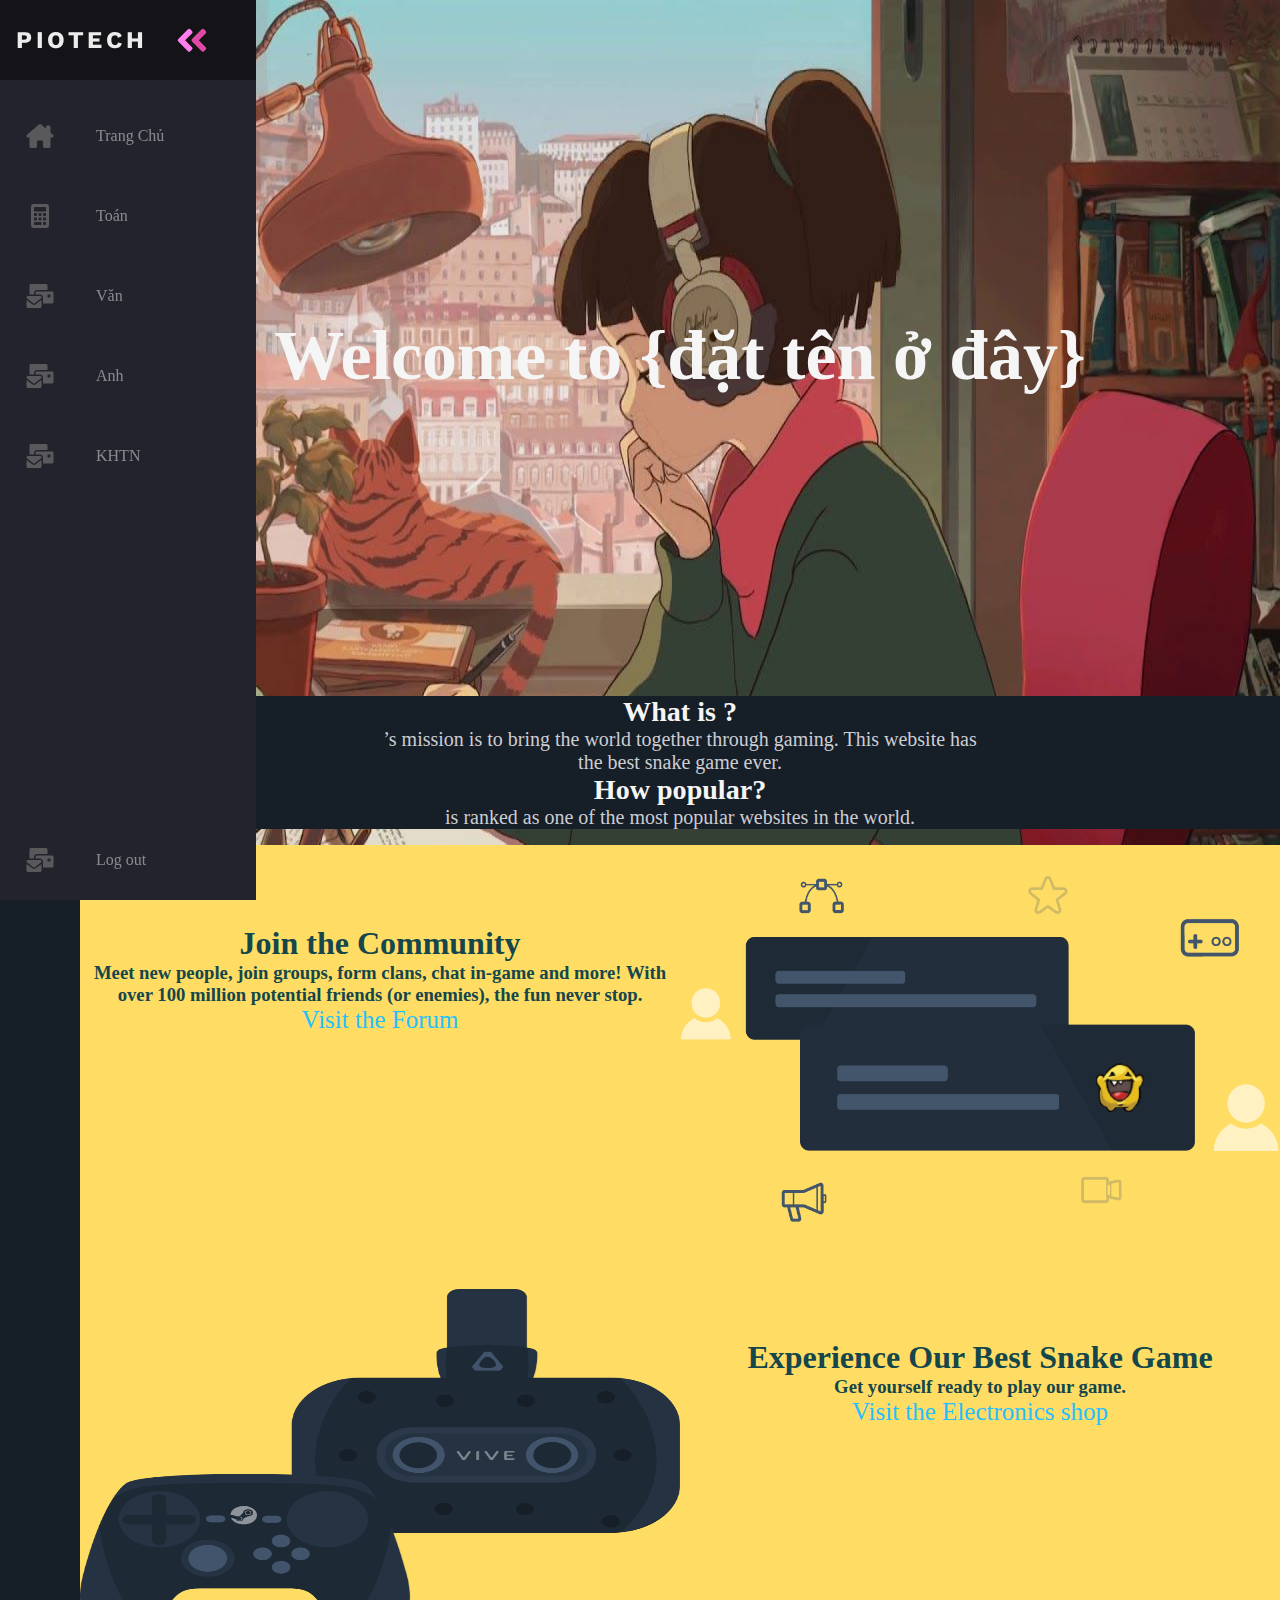
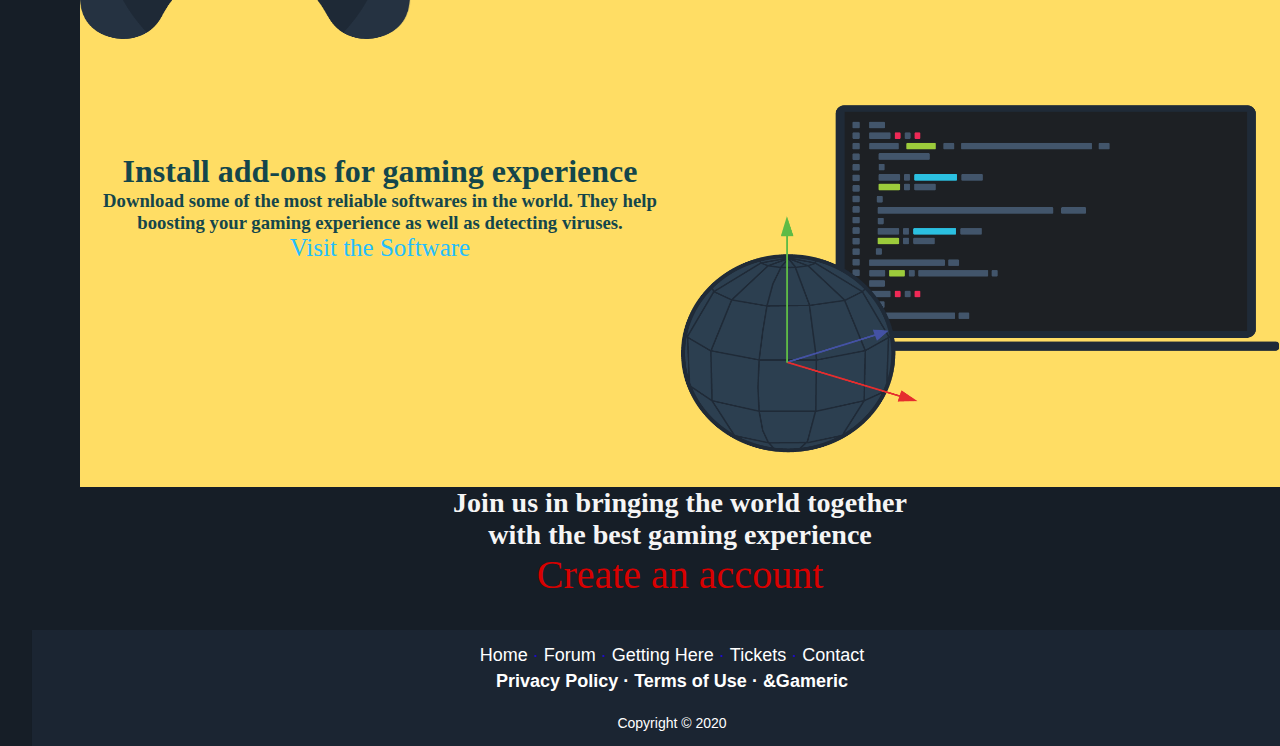
==== html/index.html @ 6e7aaae8 "aa" ====
<!DOCTYPE html>
<html lang="en">
  <head>
    <meta charset="UTF-8" />
    <meta name="viewport" content="width=device-width, initial-scale=1.0" />
    <title>Trang chủ</title>
    <link rel="icon" href="../img/PioTech.png ">
    <link rel="stylesheet" href="../css/style.css" />
    <link rel="stylesheet" href="../css/register.css" />
    <link rel="stylesheet" href="../css/login.css" />
    <link rel="stylesheet" href="../css/home_style.css">
    <link rel="stylesheet" href="../css/navigation_style.css">
    <link rel="stylesheet" href="../css/leaderboard.css">
    <link rel="stylesheet" href="../css/help_style.css">

    <link rel="preconnect" href="https://fonts.googleapis.com">
<link rel="preconnect" href="https://fonts.gstatic.com" crossorigin>
<link href="https://fonts.googleapis.com/css2?family=Work+Sans:wght@700&display=swap" rel="stylesheet">
  </head>
  <body>
    <nav class="navbar">
      <ul class="navbar-nav">
        <li class="logo">
          <a href="#" class="nav-link">
            <span class="link-text logo-text">PioTech</span>
            <svg
              aria-hidden="true"
              focusable="false"
              data-prefix="fad"
              data-icon="angle-double-right"
              role="img"
              xmlns="http://www.w3.org/2000/svg"
              viewBox="0 0 448 512"
              class="svg-inline--fa fa-angle-double-right fa-w-14 fa-5x"
            >
              <g class="fa-group">
                <path
                  fill="currentColor"
                  d="M224 273L88.37 409a23.78 23.78 0 0 1-33.8 0L32 386.36a23.94 23.94 0 0 1 0-33.89l96.13-96.37L32 159.73a23.94 23.94 0 0 1 0-33.89l22.44-22.79a23.78 23.78 0 0 1 33.8 0L223.88 239a23.94 23.94 0 0 1 .1 34z"
                  class="fa-secondary"
                ></path>
                <path
                  fill="currentColor"
                  d="M415.89 273L280.34 409a23.77 23.77 0 0 1-33.79 0L224 386.26a23.94 23.94 0 0 1 0-33.89L320.11 256l-96-96.47a23.94 23.94 0 0 1 0-33.89l22.52-22.59a23.77 23.77 0 0 1 33.79 0L416 239a24 24 0 0 1-.11 34z"
                  class="fa-primary"
                ></path>
              </g>
            </svg>
          </a>
        </li>
  
        <li class="nav-item">
          <a href="#" id="_home" class="nav-link">
            <svg xmlns="http://www.w3.org/2000/svg" width="24" height="24" viewBox="0 0 576 512"><path class="fa-secondary" fill="currentColor" d="M511.8 287.6L512.5 447.7C512.5 450.5 512.3 453.1 512 455.8V472C512 494.1 494.1 512 472 512H456C454.9 512 453.8 511.1 452.7 511.9C451.3 511.1 449.9 512 448.5 512H392C369.9 512 352 494.1 352 472V384C352 366.3 337.7 352 320 352H256C238.3 352 224 366.3 224 384V472C224 494.1 206.1 512 184 512H128.1C126.6 512 125.1 511.9 123.6 511.8C122.4 511.9 121.2 512 120 512H104C81.91 512 64 494.1 64 472V360C64 359.1 64.03 358.1 64.09 357.2V287.6H32.05C14.02 287.6 0 273.5 0 255.5C0 246.5 3.004 238.5 10.01 231.5L266.4 8.016C273.4 1.002 281.4 0 288.4 0C295.4 0 303.4 2.004 309.5 7.014L416 100.7V64C416 46.33 430.3 32 448 32H480C497.7 32 512 46.33 512 64V185L564.8 231.5C572.8 238.5 576.9 246.5 575.8 255.5C575.8 273.5 560.8 287.6 543.8 287.6L511.8 287.6z"/></svg>
            <span class="link-text">Trang Chủ</span>
          </a>
        </li>

        <li class="nav-item">
          <a href="#" id="_leaderboard" class="nav-link">
            <svg xmlns="http://www.w3.org/2000/svg"width="24" height="24"  viewBox="0 0 384 512"><!--! Font Awesome Pro 6.1.2 by @fontawesome - https://fontawesome.com License - https://fontawesome.com/license (Commercial License) Copyright 2022 Fonticons, Inc. --><path class="fa-secondary" fill="currentColor" d="M336 0h-288C22.38 0 0 22.38 0 48v416C0 489.6 22.38 512 48 512h288c25.62 0 48-22.38 48-48v-416C384 22.38 361.6 0 336 0zM64 208C64 199.2 71.2 192 80 192h32C120.8 192 128 199.2 128 208v32C128 248.8 120.8 256 112 256h-32C71.2 256 64 248.8 64 240V208zM64 304C64 295.2 71.2 288 80 288h32C120.8 288 128 295.2 128 304v32C128 344.8 120.8 352 112 352h-32C71.2 352 64 344.8 64 336V304zM224 432c0 8.801-7.199 16-16 16h-128C71.2 448 64 440.8 64 432v-32C64 391.2 71.2 384 80 384h128c8.801 0 16 7.199 16 16V432zM224 336c0 8.801-7.199 16-16 16h-32C167.2 352 160 344.8 160 336v-32C160 295.2 167.2 288 176 288h32C216.8 288 224 295.2 224 304V336zM224 240C224 248.8 216.8 256 208 256h-32C167.2 256 160 248.8 160 240v-32C160 199.2 167.2 192 176 192h32C216.8 192 224 199.2 224 208V240zM320 432c0 8.801-7.199 16-16 16h-32c-8.799 0-16-7.199-16-16v-32c0-8.801 7.201-16 16-16h32c8.801 0 16 7.199 16 16V432zM320 336c0 8.801-7.199 16-16 16h-32c-8.799 0-16-7.199-16-16v-32C256 295.2 263.2 288 272 288h32C312.8 288 320 295.2 320 304V336zM320 240C320 248.8 312.8 256 304 256h-32C263.2 256 256 248.8 256 240v-32C256 199.2 263.2 192 272 192h32C312.8 192 320 199.2 320 208V240zM320 144C320 152.8 312.8 160 304 160h-224C71.2 160 64 152.8 64 144v-64C64 71.2 71.2 64 80 64h224C312.8 64 320 71.2 320 80V144z"/></svg>
            <span class="link-text">Toán</span>
          </a>
        </li>
  
        <li class="nav-item">
          <a href="#" id="_help" class="nav-link">
            <svg xmlns="http://www.w3.org/2000/svg" width="24" height="24" viewBox="0 0 640 512"><path class="fa-secondary" fill="currentColor" d="M191.9 448.6c-9.766 0-19.48-2.969-27.78-8.891L32 340.2V480c0 17.62 14.38 32 32 32h256c17.62 0 32-14.38 32-32v-139.8L220.2 439.5C211.7 445.6 201.8 448.6 191.9 448.6zM192 192c0-35.25 28.75-64 64-64h224V32c0-17.62-14.38-32-32-32H128C110.4 0 96 14.38 96 32v192h96V192zM320 256H64C46.38 256 32 270.4 32 288v12.18l151 113.8c5.25 3.719 12.7 3.734 18.27-.25L352 300.2V288C352 270.4 337.6 256 320 256zM576 160H256C238.4 160 224 174.4 224 192v32h96c33.25 0 60.63 25.38 63.75 57.88L384 416h192c17.62 0 32-14.38 32-32V192C608 174.4 593.6 160 576 160zM544 288h-64V224h64V288z"/></svg>
            <span class="link-text">Văn</span>
          </a>
        </li>

        <li class="nav-item">
          <a href="#" id="_help" class="nav-link">
            <svg xmlns="http://www.w3.org/2000/svg" width="24" height="24" viewBox="0 0 640 512"><path class="fa-secondary" fill="currentColor" d="M191.9 448.6c-9.766 0-19.48-2.969-27.78-8.891L32 340.2V480c0 17.62 14.38 32 32 32h256c17.62 0 32-14.38 32-32v-139.8L220.2 439.5C211.7 445.6 201.8 448.6 191.9 448.6zM192 192c0-35.25 28.75-64 64-64h224V32c0-17.62-14.38-32-32-32H128C110.4 0 96 14.38 96 32v192h96V192zM320 256H64C46.38 256 32 270.4 32 288v12.18l151 113.8c5.25 3.719 12.7 3.734 18.27-.25L352 300.2V288C352 270.4 337.6 256 320 256zM576 160H256C238.4 160 224 174.4 224 192v32h96c33.25 0 60.63 25.38 63.75 57.88L384 416h192c17.62 0 32-14.38 32-32V192C608 174.4 593.6 160 576 160zM544 288h-64V224h64V288z"/></svg>
            <span class="link-text">Anh</span>
          </a>
        </li>

        <li class="nav-item">
          <a href="#" id="_help" class="nav-link">
            <svg xmlns="http://www.w3.org/2000/svg" width="24" height="24" viewBox="0 0 640 512"><path class="fa-secondary" fill="currentColor" d="M191.9 448.6c-9.766 0-19.48-2.969-27.78-8.891L32 340.2V480c0 17.62 14.38 32 32 32h256c17.62 0 32-14.38 32-32v-139.8L220.2 439.5C211.7 445.6 201.8 448.6 191.9 448.6zM192 192c0-35.25 28.75-64 64-64h224V32c0-17.62-14.38-32-32-32H128C110.4 0 96 14.38 96 32v192h96V192zM320 256H64C46.38 256 32 270.4 32 288v12.18l151 113.8c5.25 3.719 12.7 3.734 18.27-.25L352 300.2V288C352 270.4 337.6 256 320 256zM576 160H256C238.4 160 224 174.4 224 192v32h96c33.25 0 60.63 25.38 63.75 57.88L384 416h192c17.62 0 32-14.38 32-32V192C608 174.4 593.6 160 576 160zM544 288h-64V224h64V288z"/></svg>
            <span class="link-text">KHTN</span>
          </a>
        </li>

        <li class="nav-item">
          <p id="logOutButton" class="nav-link">
            <svg xmlns="http://www.w3.org/2000/svg" width="24" height="24" viewBox="0 0 640 512"><path class="fa-secondary" fill="currentColor" d="M191.9 448.6c-9.766 0-19.48-2.969-27.78-8.891L32 340.2V480c0 17.62 14.38 32 32 32h256c17.62 0 32-14.38 32-32v-139.8L220.2 439.5C211.7 445.6 201.8 448.6 191.9 448.6zM192 192c0-35.25 28.75-64 64-64h224V32c0-17.62-14.38-32-32-32H128C110.4 0 96 14.38 96 32v192h96V192zM320 256H64C46.38 256 32 270.4 32 288v12.18l151 113.8c5.25 3.719 12.7 3.734 18.27-.25L352 300.2V288C352 270.4 337.6 256 320 256zM576 160H256C238.4 160 224 174.4 224 192v32h96c33.25 0 60.63 25.38 63.75 57.88L384 416h192c17.62 0 32-14.38 32-32V192C608 174.4 593.6 160 576 160zM544 288h-64V224h64V288z"/></svg>
            <span class="link-text">Log out</span>
          </p>
        </li>
      </ul>
    </nav>

    <div id="app">

    </div>
    <p style="color: white; font-size: 44px;"></p>
    <script src="../js/components.js"></script>
    <script src="../js/view.js"></script>
  </body>
</html>
---- css/style.css ----
/* cái gì dùng chung thì để ở đây */
* {
  margin: 0;
  padding: 0px;
  box-sizing: border-box;
}

.input-wrapper input {
  border: 1px solid #bdbdbd;
  outline: none;
  padding: 10px 15px;
  border-radius: 5px;
  width: 100%;
}

.input-wrapper {
  margin-bottom: 10px;
}

.btn {
  cursor: pointer;
  padding: 10px 20px;
  color: #ffffff;
  background-color: #1f6ac4;
  border-radius: 5px;
}

.error{
  color: red;
}

.cursor-pointer{
  cursor: pointer;
}

.form-action span{
  font-size: 25px;
}
canvas{
  border: 1px solid white
}
.test{
  flex-direction: column;
}
---- css/register.css ----
.register-container{
    height: 100vh;
    background-image: url(../img/bg1.jpg);
    background-size: cover;
    display: flex;
    justify-content: flex-end;
}

.register-container .aside-right{
    height: 100vh;
    background-color: #ffffff;
    width: 30%;
    animation: fadeIn 1.5s ;
    opacity: 0.8;
}

.register-container .aside-right .header h3{
    font-size: 40px;
    font-family: Arial, Helvetica, sans-serif;
    color: #615f5f;
    text-align: center;
    margin-top: 50px;
}

.register-container .input-name-wrapper{
    display: flex;
    justify-content: space-between;
}


.register-container .input-name-wrapper .input-wrapper{
    width: 48%;
}


#register-form{
    padding: 20px;
}


.register-container .aside-right .form-action{
    display: flex;
    justify-content: space-between;
    align-items: center;
}
@keyframes fadeIn {
    from{ margin-top: -500px;
        opacity: 0;

    }
    to{
        margin-bottom: 0;
        opacity: 0.8;
    }
}
---- css/login.css ----
.login-container{
    height: 100vh;
    background-image: url(../img/bg1.jpg);
    background-size: cover;
    display: flex;
    justify-content: flex-end;
}

.login-container .aside-right{
    height: 100vh;
    background-color: #ffffff;
    width: 30%;
    animation: fadeIn 1.5s;
    opacity: 0.8;
}

.login-container .aside-right .header h3{
    font-size: 40px;
    font-family: Arial, Helvetica, sans-serif;
    color: #615f5f;
    text-align: center;
    margin-top: 50px;
}

#login-form{
    padding: 20px;
}


.login-container .aside-right .form-action{
    display: flex;
    justify-content: space-between;
    align-items: center;
}
@keyframes fadeIn {
    from{ margin-top: -500px;
        opacity: 0;

    }
    to{
        margin-bottom: 0;
        
    }
}
---- css/home_style.css ----
body{
    background-image: url(../img/homepage-bg.jpg);
    background-repeat: no-repeat;
    background-color: rgb(22, 30, 39) ;
    background-size: 100% 100%;
    height: 100vh;
    position: sticky;
}

body::after{
    position:absolute; width:0; height:0; overflow:hidden; z-index:-1; 
    content:url(../img/homepage-bg.jpg);   
 }
.welcome{
    font-size: 35px;
    text-align: center;
    margin-top: 300px;
    margin-bottom: 300px;
    color: whitesmoke;
    animation: fadeIn_welcome 4s;
}
@keyframes fadeIn_welcome{
    from{
        opacity: 0;
        font-size: 60px;
    }
    to{
        opacity: 1;
    }
}
.introduction{
    background-color: rgb(22, 30, 39);
    margin: 0px -20px;
    color: whitesmoke; 
    font-size: 24px;
    margin-bottom: 16px;
    text-align: center;
}
.about{
    display: flex;
    background-color:#ffdd64;
    margin: 0px -16px 0px -16px;
    padding-left: 5px;
    padding: 30px 0px;
}
.about_text{
    width: 50%;
    color: #14464b;
    text-align: center;
    padding-top: 50px;
}
.about_image{
    width: 50%;
}
.login{
    padding: 0px 350px;
}
.special{
    background-color: rgb(138, 81, 81,0);
    font-size: 40px; color: rgb(216, 0, 0); text-decoration: none;
    transition: 600ms;
    border-radius: 10px;
}
.special:hover{
    color: white;
    background-color:  rgb(36,191,255);
    
}
.footer-basic-centered {
    background-color: rgb(27,37,50);
    box-shadow: 0 1px 1px 0 rgba(0, 0, 0, 0.12);
    box-sizing: border-box;
    width: 100%;
    text-align: center;
    font: normal 18px sans-serif;
    padding: 15px;
}

.footer-basic-centered .footer-company-motto {
    color: #FFFFFF;
    font-size: 24px;
    margin: 0;
}

.footer-basic-centered .footer-company-name {
    color: #FFFFFF;
    font-size: 14px;
    margin: 0;
}

.footer-basic-centered .footer-links {
    list-style: none;
    font-weight: bold;
    color: #ffffff;
    padding: 5px 0 23px;
    margin: 0;
}

.footer-basic-centered .footer-links a {
    display: inline-block;
    text-decoration: none;
    color: inherit;
}

.footer-links1 a {
    display: inline-block;
    text-decoration: none !important;
    color: #FFFFFF !important;
}
@media (max-width: 600px) {
    .footer-basic-centered {
        padding: 35px;
    }
    .footer-basic-centered .footer-company-motto {
        font-size: 18px;
    }
    .footer-basic-centered .footer-company-name {
        font-size: 12px;
    }
    .footer-basic-centered .footer-links {
        font-size: 12px;
        padding: 5px 0 20px;
    }
    .footer-links1 {
        font-size: 14px;
        padding: 5px 0 20px;
    }
    .footer-links1 a {
        display: inline-block;
        text-decoration: none;
        color: inherit;
    }
    .footer-basic-centered .footer-links a {
        line-height: 1.8;
    }
}
footer{
    margin-left: 32px;
}
---- css/navigation_style.css ----
:root {
    font-size: 16px;
    font-family: 'Open Sans';
    --text-primary: #b6b6b6;
    --text-secondary: #ececec;
    --bg-primary: #23232e;
    --bg-secondary: #141418;
    --transition-speed: 600ms;
  }
  
  body {
    color: rgb(30, 11, 202);
    background-color: rgb(22, 30, 39);
    margin: 0;
    padding: 0;
  }
  
  body::-webkit-scrollbar {
    width: 0px; 
  }
  
  body::-webkit-scrollbar-track {
    background: #1e1e24;
  }
  
  body::-webkit-scrollbar-thumb {
    background: rgb(102, 73, 184,0);
  }
  nav::-webkit-scrollbar{
    width: 0px;
  }
  main {
    margin-left: 80px;
    padding: 16px;
  }
  
  .navbar {
    position: fixed;
    background-color: var(--bg-primary);
    transition: width 600ms ease;
    overflow: scroll;
  }
  
  .navbar-nav {
    list-style: none;
    padding: 0;
    margin: 0;
    display: flex;
    flex-direction: column;
    align-items: center;
    height: 100%;
  }
  
  .nav-item {
    width: 100%;
  }
  
  .nav-item:last-child {
    margin-top: auto;
  }
  
  .nav-link {
    display: flex;
    align-items: center;
    height: 80px;
    color: var(--text-primary);
    text-decoration: none;
    filter: grayscale(100%) opacity(0.7);
    transition: var(--transition-speed);
  }
  
  .nav-link:hover {
    filter: grayscale(0%) opacity(1);
    background: var(--bg-secondary);
    color: var(--text-secondary);
  }
  
  .link-text {
    display: none;
    margin-left: 16px;
  }
  
  .nav-link svg {
    width: 32px;
    min-width: 32px;
    margin: 0 24px;
  }
  
  .fa-primary {
    color: #ff7eee;
  }
  
  .fa-secondary {
    color: #df49a6;
  }
  
  .fa-primary,
  .fa-secondary {
    transition: var(--transition-speed);
  }
  
  .logo {
    font-weight: bold;
    text-transform: uppercase;
    margin-bottom: 16px;
    text-align: center;
    color: var(--text-secondary);
    background: var(--bg-secondary);
    font-size: 24px;
    letter-spacing: 0.3ch;
    width: 100%;
  }
  
  .logo svg {
    transform: rotate(0deg);
    transition: var(--transition-speed);
  }
  
  .logo-text
  {
    display: inline;
    position: absolute;
    left: -999px;
    transition: var(--transition-speed);
    font-family: 'Work Sans', sans-serif;
  }
  
  .navbar:hover .logo svg {
    transform: rotate(-180deg);
  }
  
  /* Small screens */
  @media only screen and (max-width: 600px) {
    .navbar {
      bottom: 0;
      width: 100vw;
      height: 50px;
    }
  
    .logo {
      display: none;
    }
  
    .navbar-nav {
      flex-direction: row;
    }
  
    .nav-link {
      justify-content: center;
    }
  
    main {
      margin: 0;
    }
  }
  
  /* Large screens */
  @media only screen and (min-width: 600px) {
    .navbar {
      top: 0;
      width: 80px;
      height: 100vh;
    }
  
    .navbar:hover {
      width: 256px;
    }
  
    .navbar:hover .link-text {
      display: inline;
    }
  
    .navbar:hover .logo svg
    {
      margin-left: 176px;
    }
  
    .navbar:hover .logo-text
    {
      left: 0px;
    }
  }
  
  .dark {
    --text-primary: #b6b6b6;
    --text-secondary: #ececec;
    --bg-primary: #23232e;
    --bg-secondary: #141418;
  }
  
  .light {
    --text-primary: #1f1f1f;
    --text-secondary: #000000;
    --bg-primary: #ffffff;
    --bg-secondary: #e4e4e4;
  }
  
  .solar {
    --text-primary: #576e75;
    --text-secondary: #35535c;
    --bg-primary: #fdf6e3;
    --bg-secondary: #f5e5b8;
  }
  
  .theme-icon {
    display: none;
  }
  
  .dark #darkIcon {
    display: block;
  }
  
  .light #lightIcon {
    display: block;
  }
  
  .solar #solarIcon {
    display: block;
  }
  #logOutButton{
    cursor: pointer;
  }
---- css/leaderboard.css ----
.wrapper{
	width: 100%;
	height: 100%;
}

.lboard_section{
	width: 500px;
	height: 400px;
	margin: 100px auto 0;
	background: #f94f62;
	padding: 25px 40px;
	position: relative;
	border-radius: 5px;
}

.lboard_section .lboard_tabs ul{
	display: flex;
}

.lboard_section .lboard_tabs ul li{
	margin-right: 50px;
	font-size: 18px;
	font-weight: 600;
	color: #3a3d51;
	cursor: default;
}

.lboard_section .lboard_tabs ul li:hover,
.lboard_section .lboard_tabs ul li.active{
	color: #fff;
}

.lboard_wrap{
	position: absolute;
	top: 70px;
	left: 40px;
	background: #ffd300;
	width: 100%;
	height: 100%;
	border-radius: 5px;
    animation: epic 4s;
}

.lboard_wrap .lboard_item{
	padding: 25px;
}

.lboard_wrap .lboard_mem{
	display: flex;
	align-items: center;
	padding: 15px 0;
	border-bottom: 1px solid #ffe773;
}

.lboard_wrap .lboard_mem:first-child{
	padding-top: 0;
}

.lboard_wrap .lboard_mem:last-child{
	padding-bottom: 0;
	border-bottom: 0;
}

.lboard_wrap .lboard_mem .img{
	width: 50px;
}

.lboard_wrap .lboard_mem img{
	display: block;
	width: 100%;
}

.lboard_wrap .lboard_mem .name_bar{
	margin: 0 20px;
	width: calc(100% - 150px);
}

.lboard_wrap .lboard_mem .name_bar p{
	color: #3a3d51;
}

.lboard_wrap .lboard_mem .name_bar p span{
	margin-right: 5px;
}

.lboard_wrap .lboard_mem .points{
	width: 100px;
	color: #3a3d51;
}

.lboard_wrap .lboard_mem .name_bar .bar_wrap{
	width: 100%;
	height: 5px;
	background: #d5b000;
	margin-top: 5px;
	border-radius: 5px;
	position: relative;
	overflow: hidden;
}

.lboard_wrap .lboard_mem .name_bar .bar_wrap .inner_bar{
	position: absolute;
	top: 0;
	left: 0;
	height: 5px;
	background: #fff;
	border-radius: 5px;
	border-top-right-radius: 0px;
	border-bottom-right-radius: 0px;
}

@keyframes epic{
    0%{
        left: 0px;
        top: 0px;
        opacity: 0;
    }
    50%{
        top: 70px;
        left: 0px;
        opacity: 0.4;
    }
}
---- css/help_style.css ----
._form{
    background-color: rgb(255,255,255);
    margin: 0px 300px;
    display: block;
    margin-top: 0em;
    font-size: 16px;
    font-weight: 400;
    line-height: 1.4em;
    box-sizing: border-box;
    text-rendering: auto;
    padding: 15px;
    border-radius: 10px;
    animation: anim 3s;
}

.input-field{
    margin-top: 6px;
    line-height: 1.4em;
    box-shadow: none;
    background-color: hsla(0,0%,100%,.9);
    border-color: rgba(57,59,61,.2);
    color: #606162;
    border-radius: 8px;
    font-family: HCo Gotham SSm,Helvetica Neue,Helvetica,Arial,Lucida Grande,sans-serif;
    text-rendering: auto;
    font-weight: 400;
    font-size: 16px;
    height: 38px;
    padding: 5px 12px;
    display: block;
    width: 100%;
    background-image: none;
    border: 1px solid #b8b8b8;
    padding: 5px 12px;
    
}
.label{
    display: block;
    color: #b8b8b8;
    font-size: 10px;
    font-weight: 400;
    margin: 0;
}
.device-select{
    border-radius: 3px;
    margin: 0;
    min-width: 105px;
    width: 100%;
    height: 38px;
    padding: 0 8px;
    line-height: 18px;
    background: url([data-uri]) no-repeat scroll 98% 3px #fff;
}
.hidden{
    display: none!important;
    visibility: hidden!important;
}
select {
    -webkit-appearance: none;
    -moz-appearance: none;
    text-indent: 1px;
    text-overflow: '';
}
textarea{
    text-rendering: auto;
    color: -internal-light-dark(black, white);
    letter-spacing: normal;
    word-spacing: normal;
    text-transform: none;
    text-indent: 0px;
    text-shadow: none;
    display: inline-block;
    text-align: start;
    appearance: textarea;
    background-color: -internal-light-dark(rgb(255, 255, 255), rgb(59, 59, 59));
    -webkit-rtl-ordering: logical;
    flex-direction: column;
    resize: auto;
    cursor: text;
    white-space: pre-wrap;
    overflow-wrap: break-word;
    margin: 0em;
    font: 400 13.3333px Arial;
    border-width: 1px;
    border-style: solid;
    border-color: -internal-light-dark(rgb(118, 118, 118), rgb(133, 133, 133));
    border-image: initial;
    padding: 2px;
    display: block;
    width: 100%;
}

@keyframes anim{
    0%{
        margin-left: 600px;
        margin-right: 600px;
    }
    50%{
        margin-left: 300px;
        margin-right: 300px;
    }
}
@keyframes appear{
    0%{
        opacity: 0;
    }
    50%{
        opacity: 0;
    }
    100%{
        opacity: 1;
    }
}

h3{
    animation: appear 2s;
}

form .input-field{
    animation: appear 2s;
}
form .label{
    animation: appear 2s;
}
label{
    animation: appear 2s;
}
select{
    animation: appear 2s;
}
textarea{
    animation: appear 2s;
}
button{
    animation: appear 2s;
}
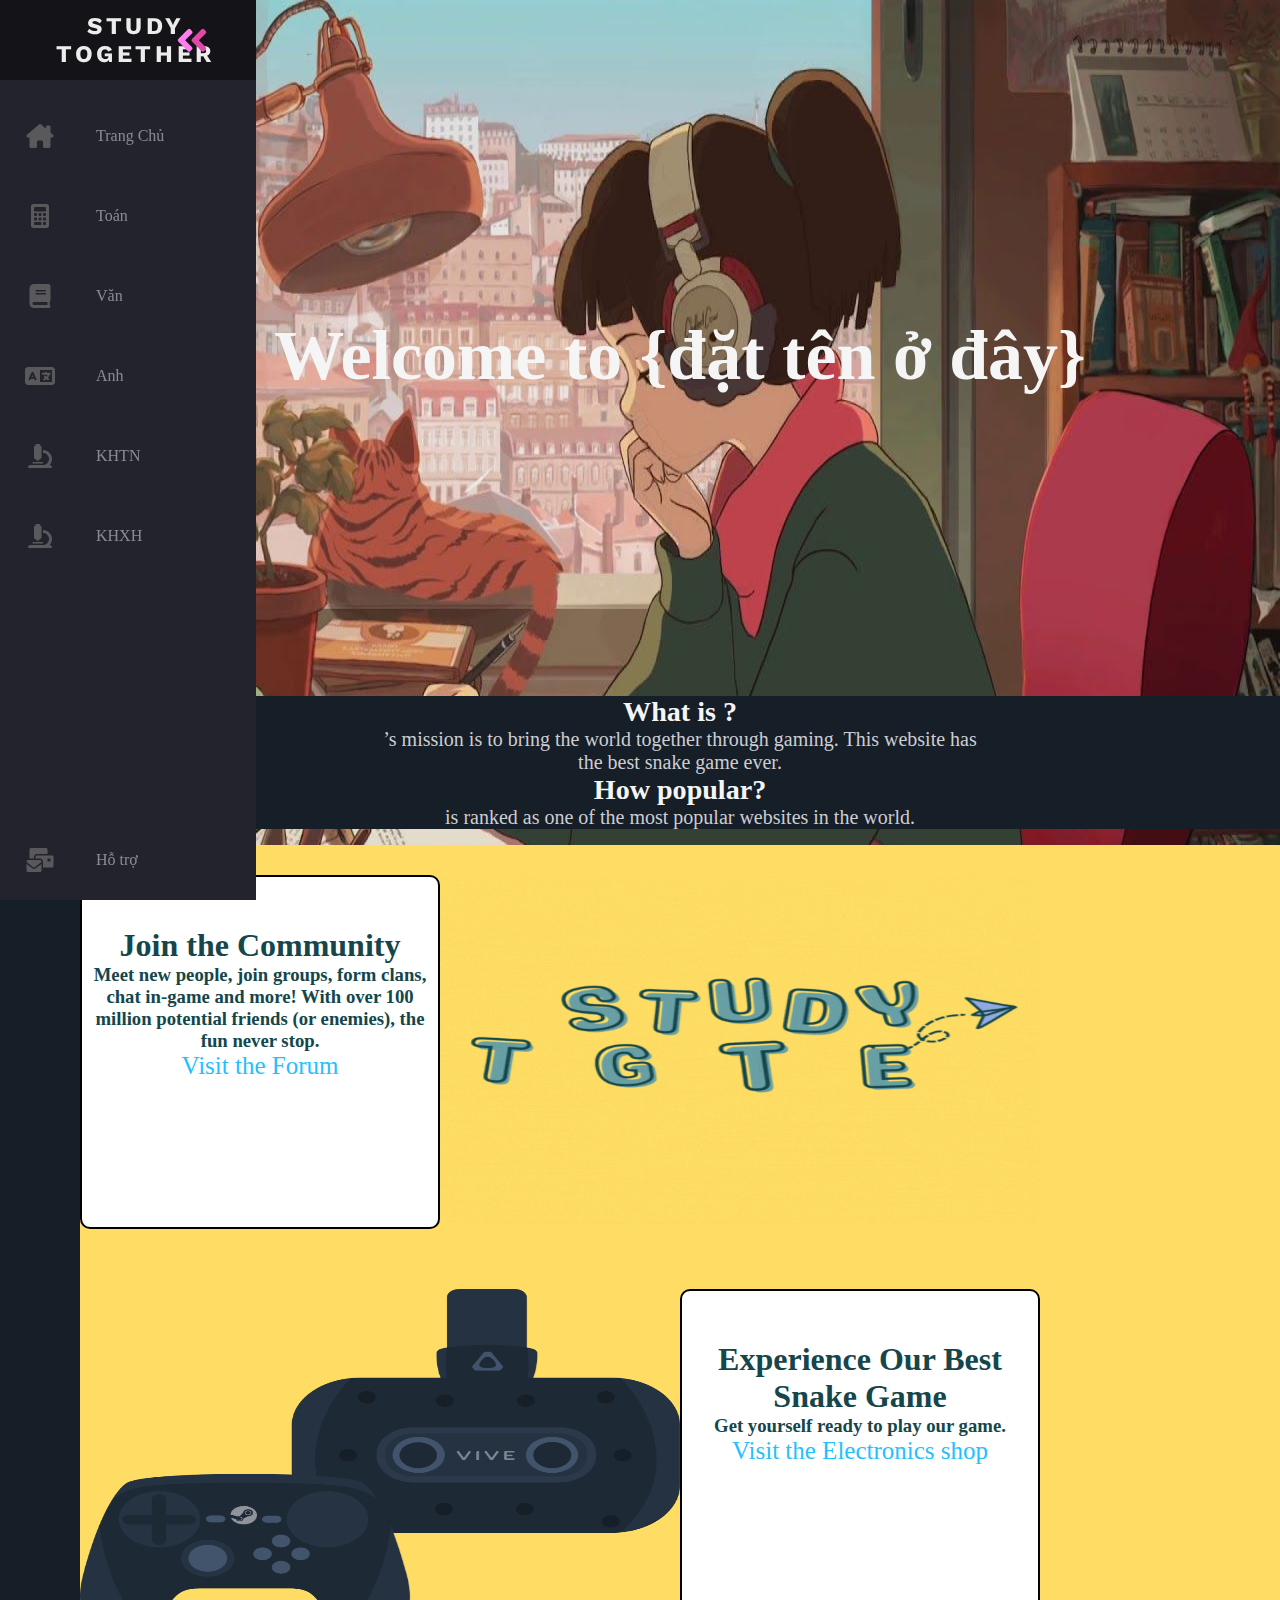
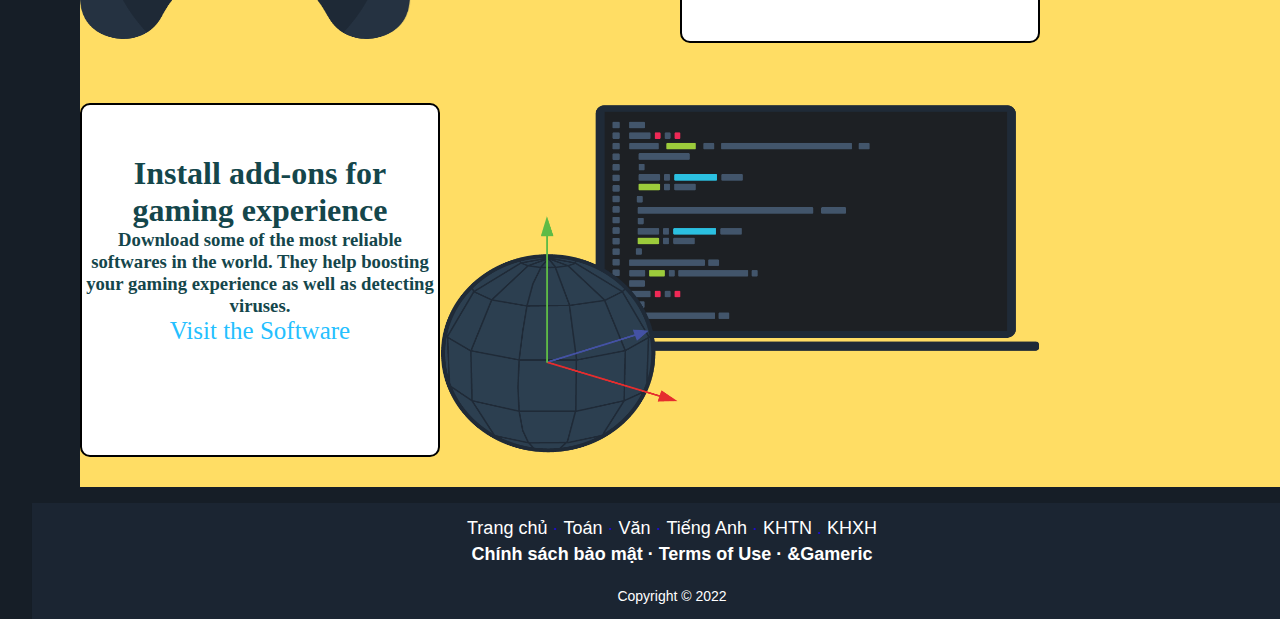
==== commit 6789a8b5: "day 1" ====
--- a/html/index.html
+++ b/html/index.html
@@ -22,7 +22,7 @@
       <ul class="navbar-nav">
         <li class="logo">
           <a href="#" class="nav-link">
-            <span class="link-text logo-text">PioTech</span>
+            <span class="link-text logo-text">STUDY TOGETHER</span>
             <svg
               aria-hidden="true"
               focusable="false"
@@ -62,32 +62,41 @@
             <span class="link-text">Toán</span>
           </a>
         </li>
-  
+        
         <li class="nav-item">
           <a href="#" id="_help" class="nav-link">
-            <svg xmlns="http://www.w3.org/2000/svg" width="24" height="24" viewBox="0 0 640 512"><path class="fa-secondary" fill="currentColor" d="M191.9 448.6c-9.766 0-19.48-2.969-27.78-8.891L32 340.2V480c0 17.62 14.38 32 32 32h256c17.62 0 32-14.38 32-32v-139.8L220.2 439.5C211.7 445.6 201.8 448.6 191.9 448.6zM192 192c0-35.25 28.75-64 64-64h224V32c0-17.62-14.38-32-32-32H128C110.4 0 96 14.38 96 32v192h96V192zM320 256H64C46.38 256 32 270.4 32 288v12.18l151 113.8c5.25 3.719 12.7 3.734 18.27-.25L352 300.2V288C352 270.4 337.6 256 320 256zM576 160H256C238.4 160 224 174.4 224 192v32h96c33.25 0 60.63 25.38 63.75 57.88L384 416h192c17.62 0 32-14.38 32-32V192C608 174.4 593.6 160 576 160zM544 288h-64V224h64V288z"/></svg>
+            <svg xmlns="http://www.w3.org/2000/svg" width="24" height="24" viewBox="0 0 448 512"><!--! Font Awesome Pro 6.1.2 by @fontawesome - https://fontawesome.com License - https://fontawesome.com/license (Commercial License) Copyright 2022 Fonticons, Inc. --><path class="fa-secondary" fill="currentColor" d="M448 336v-288C448 21.49 426.5 0 400 0H96C42.98 0 0 42.98 0 96v320c0 53.02 42.98 96 96 96h320c17.67 0 32-14.33 32-31.1c0-11.72-6.607-21.52-16-27.1v-81.36C441.8 362.8 448 350.2 448 336zM143.1 128h192C344.8 128 352 135.2 352 144C352 152.8 344.8 160 336 160H143.1C135.2 160 128 152.8 128 144C128 135.2 135.2 128 143.1 128zM143.1 192h192C344.8 192 352 199.2 352 208C352 216.8 344.8 224 336 224H143.1C135.2 224 128 216.8 128 208C128 199.2 135.2 192 143.1 192zM384 448H96c-17.67 0-32-14.33-32-32c0-17.67 14.33-32 32-32h288V448z"/></svg>
             <span class="link-text">Văn</span>
           </a>
         </li>
 
         <li class="nav-item">
           <a href="#" id="_help" class="nav-link">
-            <svg xmlns="http://www.w3.org/2000/svg" width="24" height="24" viewBox="0 0 640 512"><path class="fa-secondary" fill="currentColor" d="M191.9 448.6c-9.766 0-19.48-2.969-27.78-8.891L32 340.2V480c0 17.62 14.38 32 32 32h256c17.62 0 32-14.38 32-32v-139.8L220.2 439.5C211.7 445.6 201.8 448.6 191.9 448.6zM192 192c0-35.25 28.75-64 64-64h224V32c0-17.62-14.38-32-32-32H128C110.4 0 96 14.38 96 32v192h96V192zM320 256H64C46.38 256 32 270.4 32 288v12.18l151 113.8c5.25 3.719 12.7 3.734 18.27-.25L352 300.2V288C352 270.4 337.6 256 320 256zM576 160H256C238.4 160 224 174.4 224 192v32h96c33.25 0 60.63 25.38 63.75 57.88L384 416h192c17.62 0 32-14.38 32-32V192C608 174.4 593.6 160 576 160zM544 288h-64V224h64V288z"/></svg>
+            <svg xmlns="http://www.w3.org/2000/svg" width="24" height="24" viewBox="0 0 640 512"><!--! Font Awesome Pro 6.1.2 by @fontawesome - https://fontawesome.com License - https://fontawesome.com/license (Commercial License) Copyright 2022 Fonticons, Inc. --><path class="fa-secondary" fill="currentColor" d="M448 164C459 164 468 172.1 468 184V188H528C539 188 548 196.1 548 208C548 219 539 228 528 228H526L524.4 232.5C515.5 256.1 501.9 279.1 484.7 297.9C485.6 298.4 486.5 298.1 487.4 299.5L506.3 310.8C515.8 316.5 518.8 328.8 513.1 338.3C507.5 347.8 495.2 350.8 485.7 345.1L466.8 333.8C462.4 331.1 457.1 328.3 453.7 325.3C443.2 332.8 431.8 339.3 419.8 344.7L416.1 346.3C406 350.8 394.2 346.2 389.7 336.1C385.2 326 389.8 314.2 399.9 309.7L403.5 308.1C409.9 305.2 416.1 301.1 422 298.3L409.9 286.1C402 278.3 402 265.7 409.9 257.9C417.7 250 430.3 250 438.1 257.9L452.7 272.4L453.3 272.1C465.7 259.9 475.8 244.7 483.1 227.1H376C364.1 227.1 356 219 356 207.1C356 196.1 364.1 187.1 376 187.1H428V183.1C428 172.1 436.1 163.1 448 163.1L448 164zM160 233.2L179 276H140.1L160 233.2zM0 128C0 92.65 28.65 64 64 64H576C611.3 64 640 92.65 640 128V384C640 419.3 611.3 448 576 448H64C28.65 448 0 419.3 0 384V128zM320 384H576V128H320V384zM178.3 175.9C175.1 168.7 167.9 164 160 164C152.1 164 144.9 168.7 141.7 175.9L77.72 319.9C73.24 329.1 77.78 341.8 87.88 346.3C97.97 350.8 109.8 346.2 114.3 336.1L123.2 315.1H196.8L205.7 336.1C210.2 346.2 222 350.8 232.1 346.3C242.2 341.8 246.8 329.1 242.3 319.9L178.3 175.9z"/></svg>
             <span class="link-text">Anh</span>
+          </a>
+        </li>
+
+        
+
+        <li class="nav-item">
+          <a href="#" id="_help" class="nav-link">
+            <svg xmlns="http://www.w3.org/2000/svg" width="24" height="24" viewBox="0 0 512 512"><!--! Font Awesome Pro 6.1.2 by @fontawesome - https://fontawesome.com License - https://fontawesome.com/license (Commercial License) Copyright 2022 Fonticons, Inc. --><path class="fa-secondary" fill="currentColor" d="M160 320h12v16c0 8.875 7.125 16 16 16h40c8.875 0 16-7.125 16-16V320H256c17.62 0 32-14.38 32-32V64c0-17.62-14.38-32-32-32V16C256 7.125 248.9 0 240 0h-64C167.1 0 160 7.125 160 16V32C142.4 32 128 46.38 128 64v224C128 305.6 142.4 320 160 320zM464 448h-1.25C493.2 414 512 369.2 512 320c0-105.9-86.13-192-192-192v64c70.63 0 128 57.38 128 128s-57.38 128-128 128H48C21.5 448 0 469.5 0 496C0 504.9 7.125 512 16 512h480c8.875 0 16-7.125 16-16C512 469.5 490.5 448 464 448zM104 416h208c4.375 0 8-3.625 8-8v-16c0-4.375-3.625-8-8-8h-208C99.63 384 96 387.6 96 392v16C96 412.4 99.63 416 104 416z"/></svg>
+            <span class="link-text">KHTN</span>
           </a>
         </li>
 
         <li class="nav-item">
           <a href="#" id="_help" class="nav-link">
-            <svg xmlns="http://www.w3.org/2000/svg" width="24" height="24" viewBox="0 0 640 512"><path class="fa-secondary" fill="currentColor" d="M191.9 448.6c-9.766 0-19.48-2.969-27.78-8.891L32 340.2V480c0 17.62 14.38 32 32 32h256c17.62 0 32-14.38 32-32v-139.8L220.2 439.5C211.7 445.6 201.8 448.6 191.9 448.6zM192 192c0-35.25 28.75-64 64-64h224V32c0-17.62-14.38-32-32-32H128C110.4 0 96 14.38 96 32v192h96V192zM320 256H64C46.38 256 32 270.4 32 288v12.18l151 113.8c5.25 3.719 12.7 3.734 18.27-.25L352 300.2V288C352 270.4 337.6 256 320 256zM576 160H256C238.4 160 224 174.4 224 192v32h96c33.25 0 60.63 25.38 63.75 57.88L384 416h192c17.62 0 32-14.38 32-32V192C608 174.4 593.6 160 576 160zM544 288h-64V224h64V288z"/></svg>
-            <span class="link-text">KHTN</span>
+            <svg xmlns="http://www.w3.org/2000/svg" width="24" height="24" viewBox="0 0 512 512"><!--! Font Awesome Pro 6.1.2 by @fontawesome - https://fontawesome.com License - https://fontawesome.com/license (Commercial License) Copyright 2022 Fonticons, Inc. --><path class="fa-secondary" fill="currentColor" d="M160 320h12v16c0 8.875 7.125 16 16 16h40c8.875 0 16-7.125 16-16V320H256c17.62 0 32-14.38 32-32V64c0-17.62-14.38-32-32-32V16C256 7.125 248.9 0 240 0h-64C167.1 0 160 7.125 160 16V32C142.4 32 128 46.38 128 64v224C128 305.6 142.4 320 160 320zM464 448h-1.25C493.2 414 512 369.2 512 320c0-105.9-86.13-192-192-192v64c70.63 0 128 57.38 128 128s-57.38 128-128 128H48C21.5 448 0 469.5 0 496C0 504.9 7.125 512 16 512h480c8.875 0 16-7.125 16-16C512 469.5 490.5 448 464 448zM104 416h208c4.375 0 8-3.625 8-8v-16c0-4.375-3.625-8-8-8h-208C99.63 384 96 387.6 96 392v16C96 412.4 99.63 416 104 416z"/></svg>
+            <span class="link-text">KHXH</span>
           </a>
         </li>
 
         <li class="nav-item">
           <p id="logOutButton" class="nav-link">
             <svg xmlns="http://www.w3.org/2000/svg" width="24" height="24" viewBox="0 0 640 512"><path class="fa-secondary" fill="currentColor" d="M191.9 448.6c-9.766 0-19.48-2.969-27.78-8.891L32 340.2V480c0 17.62 14.38 32 32 32h256c17.62 0 32-14.38 32-32v-139.8L220.2 439.5C211.7 445.6 201.8 448.6 191.9 448.6zM192 192c0-35.25 28.75-64 64-64h224V32c0-17.62-14.38-32-32-32H128C110.4 0 96 14.38 96 32v192h96V192zM320 256H64C46.38 256 32 270.4 32 288v12.18l151 113.8c5.25 3.719 12.7 3.734 18.27-.25L352 300.2V288C352 270.4 337.6 256 320 256zM576 160H256C238.4 160 224 174.4 224 192v32h96c33.25 0 60.63 25.38 63.75 57.88L384 416h192c17.62 0 32-14.38 32-32V192C608 174.4 593.6 160 576 160zM544 288h-64V224h64V288z"/></svg>
-            <span class="link-text">Log out</span>
+            <span class="link-text">Hỗ trợ</span>
           </p>
         </li>
       </ul>
--- a/css/home_style.css
+++ b/css/home_style.css
@@ -44,13 +44,17 @@
     padding: 30px 0px;
 }
 .about_text{
-    width: 50%;
+    width: 30%;
     color: #14464b;
     text-align: center;
     padding-top: 50px;
+    border: 2px solid black;
+    border-radius:10px;
+    background-color:white;
 }
 .about_image{
     width: 50%;
+    text-align: center;
 }
 .login{
     padding: 0px 350px;
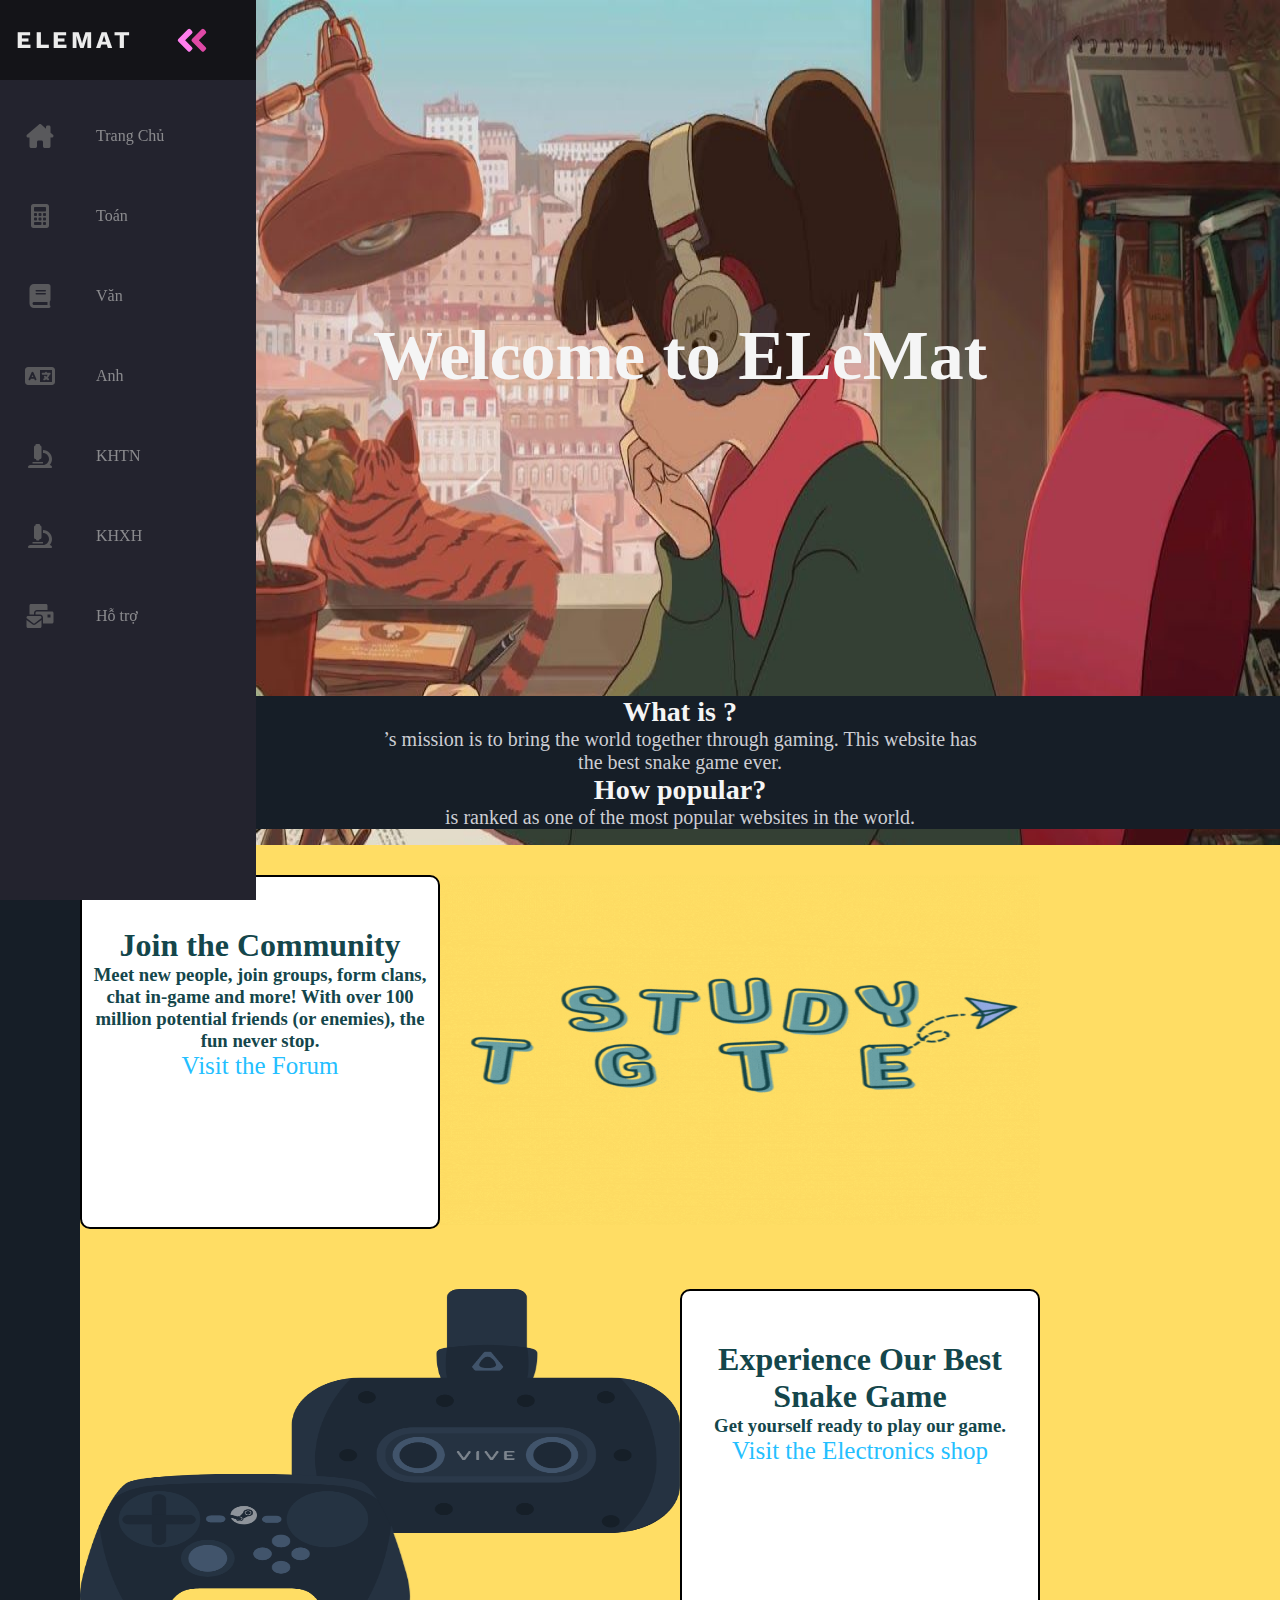
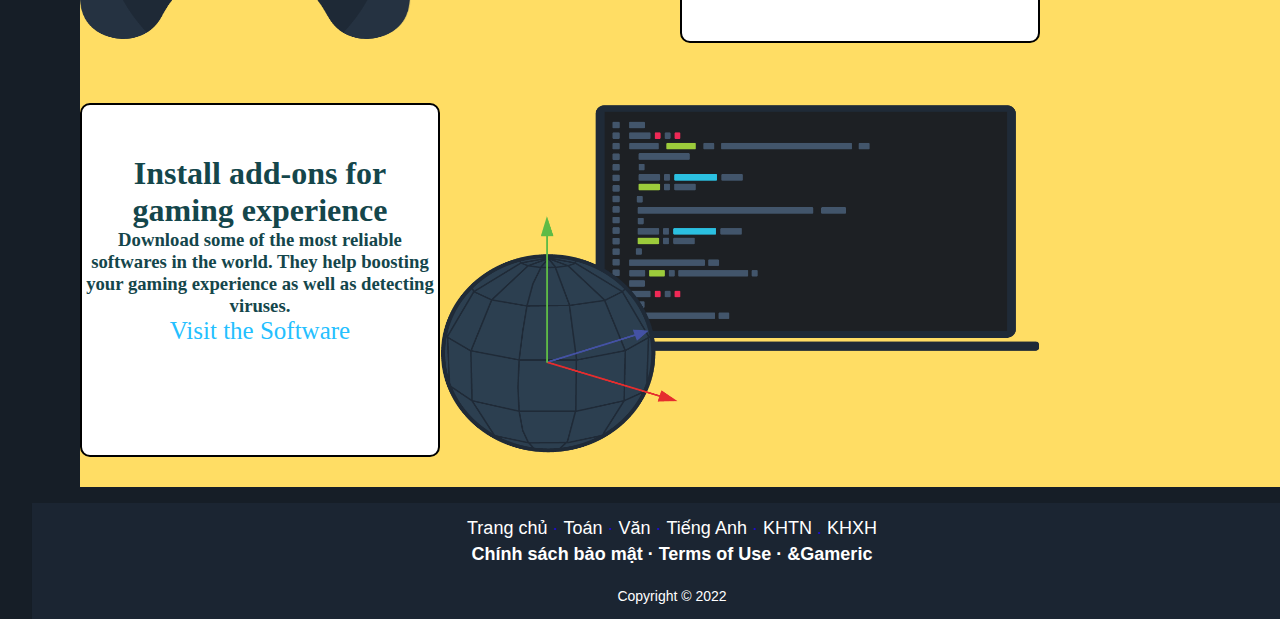
==== commit 30338d32: "logo" ====
--- a/html/index.html
+++ b/html/index.html
@@ -4,7 +4,7 @@
     <meta charset="UTF-8" />
     <meta name="viewport" content="width=device-width, initial-scale=1.0" />
     <title>Trang chủ</title>
-    <link rel="icon" href="../img/PioTech.png ">
+    <link rel="icon" href="../img/logo.png ">
     <link rel="stylesheet" href="../css/style.css" />
     <link rel="stylesheet" href="../css/register.css" />
     <link rel="stylesheet" href="../css/login.css" />
@@ -22,7 +22,7 @@
       <ul class="navbar-nav">
         <li class="logo">
           <a href="#" class="nav-link">
-            <span class="link-text logo-text">STUDY TOGETHER</span>
+            <span class="link-text logo-text">ELEMAT</span>
             <svg
               aria-hidden="true"
               focusable="false"
--- a/css/navigation_style.css
+++ b/css/navigation_style.css
@@ -55,9 +55,9 @@
     width: 100%;
   }
   
-  .nav-item:last-child {
+  /* .nav-item:last-child {
     margin-top: auto;
-  }
+  } */
   
   .nav-link {
     display: flex;
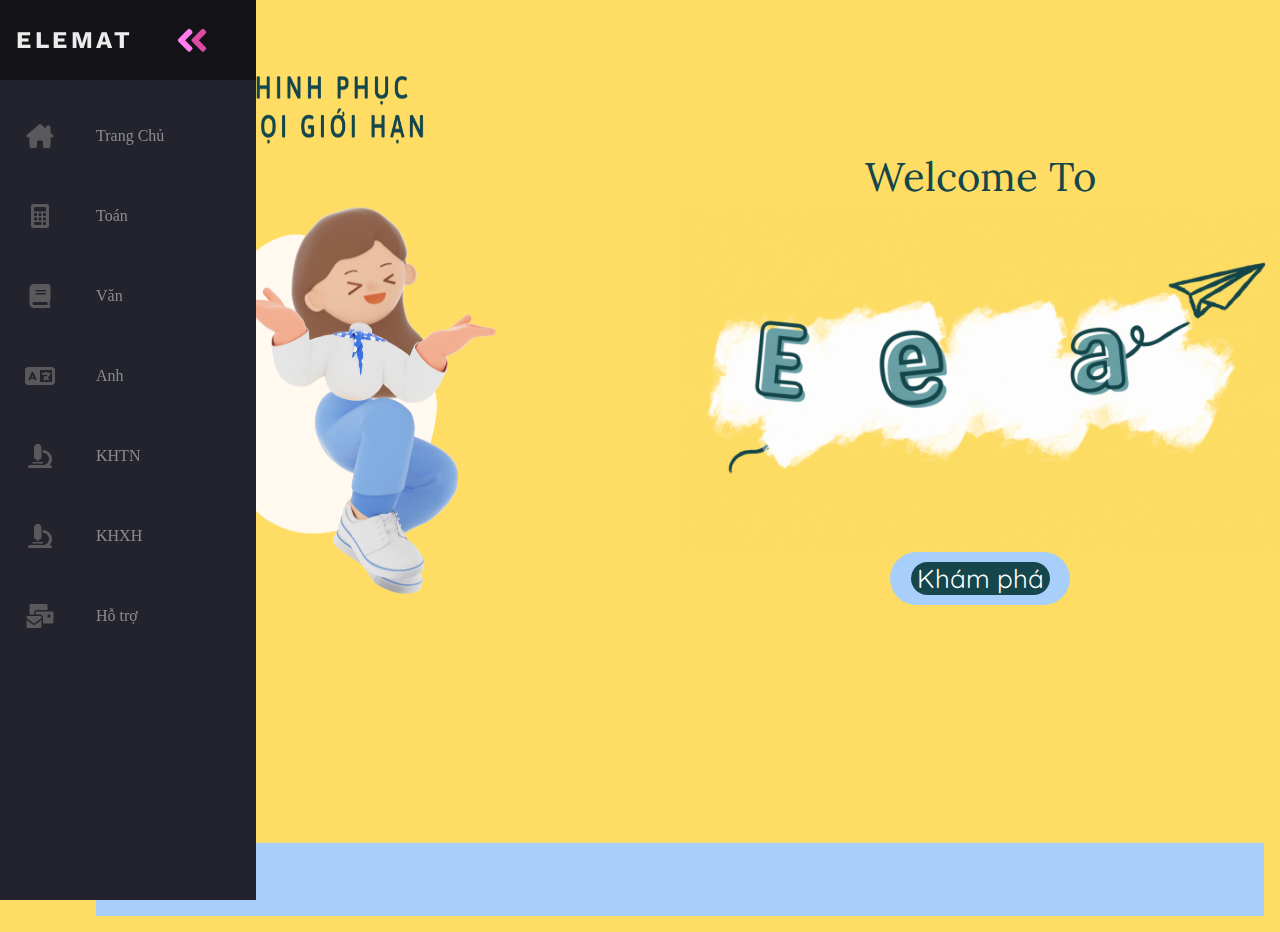
==== commit c33a9fed: "home-page" ====
--- a/html/index.html
+++ b/html/index.html
@@ -10,12 +10,13 @@
     <link rel="stylesheet" href="../css/login.css" />
     <link rel="stylesheet" href="../css/home_style.css">
     <link rel="stylesheet" href="../css/navigation_style.css">
-    <link rel="stylesheet" href="../css/leaderboard.css">
-    <link rel="stylesheet" href="../css/help_style.css">
+    <link rel="stylesheet" href="../css/math.css">
+    <link rel="stylesheet" href="../css/literature.css">
 
     <link rel="preconnect" href="https://fonts.googleapis.com">
 <link rel="preconnect" href="https://fonts.gstatic.com" crossorigin>
 <link href="https://fonts.googleapis.com/css2?family=Work+Sans:wght@700&display=swap" rel="stylesheet">
+<link href="https://fonts.googleapis.com/css2?family=Bubblegum+Sans&family=Lora:wght@700&family=Quicksand:wght@700&display=swap" rel="stylesheet">
   </head>
   <body>
     <nav class="navbar">
--- a/css/home_style.css
+++ b/css/home_style.css
@@ -1,25 +1,41 @@
-body{
-    background-image: url(../img/homepage-bg.jpg);
+/* body{
+    
+} */
+
+/* body::after{
+    position:absolute; width:0; height:0; overflow:hidden; z-index:-1; 
+    content:url(../img/homepage-bg.jpg);   
+ } */
+.welcome{
+    background-image: url(../img/background.png);
     background-repeat: no-repeat;
-    background-color: rgb(22, 30, 39) ;
+    background-color: rgb(249, 250, 251) ;
     background-size: 100% 100%;
     height: 100vh;
-    position: sticky;
+    font-size: 26px;
+    text-align: center;
+    color: white;
+    position: relative;
+    /* z-index: -1; */
+
 }
-
-body::after{
-    position:absolute; width:0; height:0; overflow:hidden; z-index:-1; 
-    content:url(../img/homepage-bg.jpg);   
- }
-.welcome{
-    font-size: 35px;
-    text-align: center;
-    margin-top: 300px;
-    margin-bottom: 300px;
-    color: whitesmoke;
-    animation: fadeIn_welcome 4s;
+.first-text{
+    position: absolute;
+    display: flex;
+    flex-direction: column;
+    align-items: center;
+    left:50%;
+    top:15%;
+    
 }
-@keyframes fadeIn_welcome{
+.btn{
+    background-color: #a7cffa;
+    width: 30%;
+    cursor: pointer;
+    padding:10px;
+    border-radius: 30px ;
+}
+/* @keyframes fadeIn_welcome{
     from{
         opacity: 0;
         font-size: 60px;
@@ -38,6 +54,7 @@
 }
 .about{
     display: flex;
+    justify-content: center;
     background-color:#ffdd64;
     margin: 0px -16px 0px -16px;
     padding-left: 5px;
@@ -140,4 +157,4 @@
 }
 footer{
     margin-left: 32px;
-}+} */--- a/css/navigation_style.css
+++ b/css/navigation_style.css
@@ -10,7 +10,7 @@
   
   body {
     color: rgb(30, 11, 202);
-    background-color: rgb(22, 30, 39);
+    background-color: #ffdd64;
     margin: 0;
     padding: 0;
   }
@@ -39,6 +39,7 @@
     background-color: var(--bg-primary);
     transition: width 600ms ease;
     overflow: scroll;
+    z-index: 900;
   }
   
   .navbar-nav {
--- a/css/math.css
+++ b/css/math.css
@@ -0,0 +1,124 @@
+
+.wrapper{
+	width: 100%;
+	height: 100%;
+}
+
+.lboard_section{
+	width: 500px;
+	height: 400px;
+	margin: 100px auto 0;
+	background: #f94f62;
+	padding: 25px 40px;
+	position: relative;
+	border-radius: 5px;
+}
+
+.lboard_section .lboard_tabs ul{
+	display: flex;
+}
+
+.lboard_section .lboard_tabs ul li{
+	margin-right: 50px;
+	font-size: 18px;
+	font-weight: 600;
+	color: #3a3d51;
+	cursor: default;
+}
+
+.lboard_section .lboard_tabs ul li:hover,
+.lboard_section .lboard_tabs ul li.active{
+	color: #fff;
+}
+
+.lboard_wrap{
+	position: absolute;
+	top: 70px;
+	left: 40px;
+	background: #ffd300;
+	width: 100%;
+	height: 100%;
+	border-radius: 5px;
+    animation: epic 4s;
+}
+
+.lboard_wrap .lboard_item{
+	padding: 25px;
+}
+
+.lboard_wrap .lboard_mem{
+	display: flex;
+	align-items: center;
+	padding: 15px 0;
+	border-bottom: 1px solid #ffe773;
+}
+
+.lboard_wrap .lboard_mem:first-child{
+	padding-top: 0;
+}
+
+.lboard_wrap .lboard_mem:last-child{
+	padding-bottom: 0;
+	border-bottom: 0;
+}
+
+.lboard_wrap .lboard_mem .img{
+	width: 50px;
+}
+
+.lboard_wrap .lboard_mem img{
+	display: block;
+	width: 100%;
+}
+
+.lboard_wrap .lboard_mem .name_bar{
+	margin: 0 20px;
+	width: calc(100% - 150px);
+}
+
+.lboard_wrap .lboard_mem .name_bar p{
+	color: #3a3d51;
+}
+
+.lboard_wrap .lboard_mem .name_bar p span{
+	margin-right: 5px;
+}
+
+.lboard_wrap .lboard_mem .points{
+	width: 100px;
+	color: #3a3d51;
+}
+
+.lboard_wrap .lboard_mem .name_bar .bar_wrap{
+	width: 100%;
+	height: 5px;
+	background: #d5b000;
+	margin-top: 5px;
+	border-radius: 5px;
+	position: relative;
+	overflow: hidden;
+}
+
+.lboard_wrap .lboard_mem .name_bar .bar_wrap .inner_bar{
+	position: absolute;
+	top: 0;
+	left: 0;
+	height: 5px;
+	background: #fff;
+	border-radius: 5px;
+	border-top-right-radius: 0px;
+	border-bottom-right-radius: 0px;
+}
+
+@keyframes epic{
+    0%{
+        left: 0px;
+        top: 0px;
+        opacity: 0;
+    }
+    50%{
+        top: 70px;
+        left: 0px;
+        opacity: 0.4;
+    }
+}--- a/css/literature.css
+++ b/css/literature.css
@@ -0,0 +1,136 @@
+._form{
+    background-color: rgb(255,255,255);
+    margin: 0px 300px;
+    display: block;
+    margin-top: 0em;
+    font-size: 16px;
+    font-weight: 400;
+    line-height: 1.4em;
+    box-sizing: border-box;
+    text-rendering: auto;
+    padding: 15px;
+    border-radius: 10px;
+    animation: anim 3s;
+}
+
+.input-field{
+    margin-top: 6px;
+    line-height: 1.4em;
+    box-shadow: none;
+    background-color: hsla(0,0%,100%,.9);
+    border-color: rgba(57,59,61,.2);
+    color: #606162;
+    border-radius: 8px;
+    font-family: HCo Gotham SSm,Helvetica Neue,Helvetica,Arial,Lucida Grande,sans-serif;
+    text-rendering: auto;
+    font-weight: 400;
+    font-size: 16px;
+    height: 38px;
+    padding: 5px 12px;
+    display: block;
+    width: 100%;
+    background-image: none;
+    border: 1px solid #b8b8b8;
+    padding: 5px 12px;
+    
+}
+.label{
+    display: block;
+    color: #b8b8b8;
+    font-size: 10px;
+    font-weight: 400;
+    margin: 0;
+}
+.device-select{
+    border-radius: 3px;
+    margin: 0;
+    min-width: 105px;
+    width: 100%;
+    height: 38px;
+    padding: 0 8px;
+    line-height: 18px;
+    background: url([data-uri]) no-repeat scroll 98% 3px #fff;
+}
+.hidden{
+    display: none!important;
+    visibility: hidden!important;
+}
+select {
+    -webkit-appearance: none;
+    -moz-appearance: none;
+    text-indent: 1px;
+    text-overflow: '';
+}
+textarea{
+    text-rendering: auto;
+    color: -internal-light-dark(black, white);
+    letter-spacing: normal;
+    word-spacing: normal;
+    text-transform: none;
+    text-indent: 0px;
+    text-shadow: none;
+    display: inline-block;
+    text-align: start;
+    appearance: textarea;
+    background-color: -internal-light-dark(rgb(255, 255, 255), rgb(59, 59, 59));
+    -webkit-rtl-ordering: logical;
+    flex-direction: column;
+    resize: auto;
+    cursor: text;
+    white-space: pre-wrap;
+    overflow-wrap: break-word;
+    margin: 0em;
+    font: 400 13.3333px Arial;
+    border-width: 1px;
+    border-style: solid;
+    border-color: -internal-light-dark(rgb(118, 118, 118), rgb(133, 133, 133));
+    border-image: initial;
+    padding: 2px;
+    display: block;
+    width: 100%;
+}
+
+@keyframes anim{
+    0%{
+        margin-left: 600px;
+        margin-right: 600px;
+    }
+    50%{
+        margin-left: 300px;
+        margin-right: 300px;
+    }
+}
+@keyframes appear{
+    0%{
+        opacity: 0;
+    }
+    50%{
+        opacity: 0;
+    }
+    100%{
+        opacity: 1;
+    }
+}
+
+h3{
+    animation: appear 2s;
+}
+
+form .input-field{
+    animation: appear 2s;
+}
+form .label{
+    animation: appear 2s;
+}
+label{
+    animation: appear 2s;
+}
+select{
+    animation: appear 2s;
+}
+textarea{
+    animation: appear 2s;
+}
+button{
+    animation: appear 2s;
+}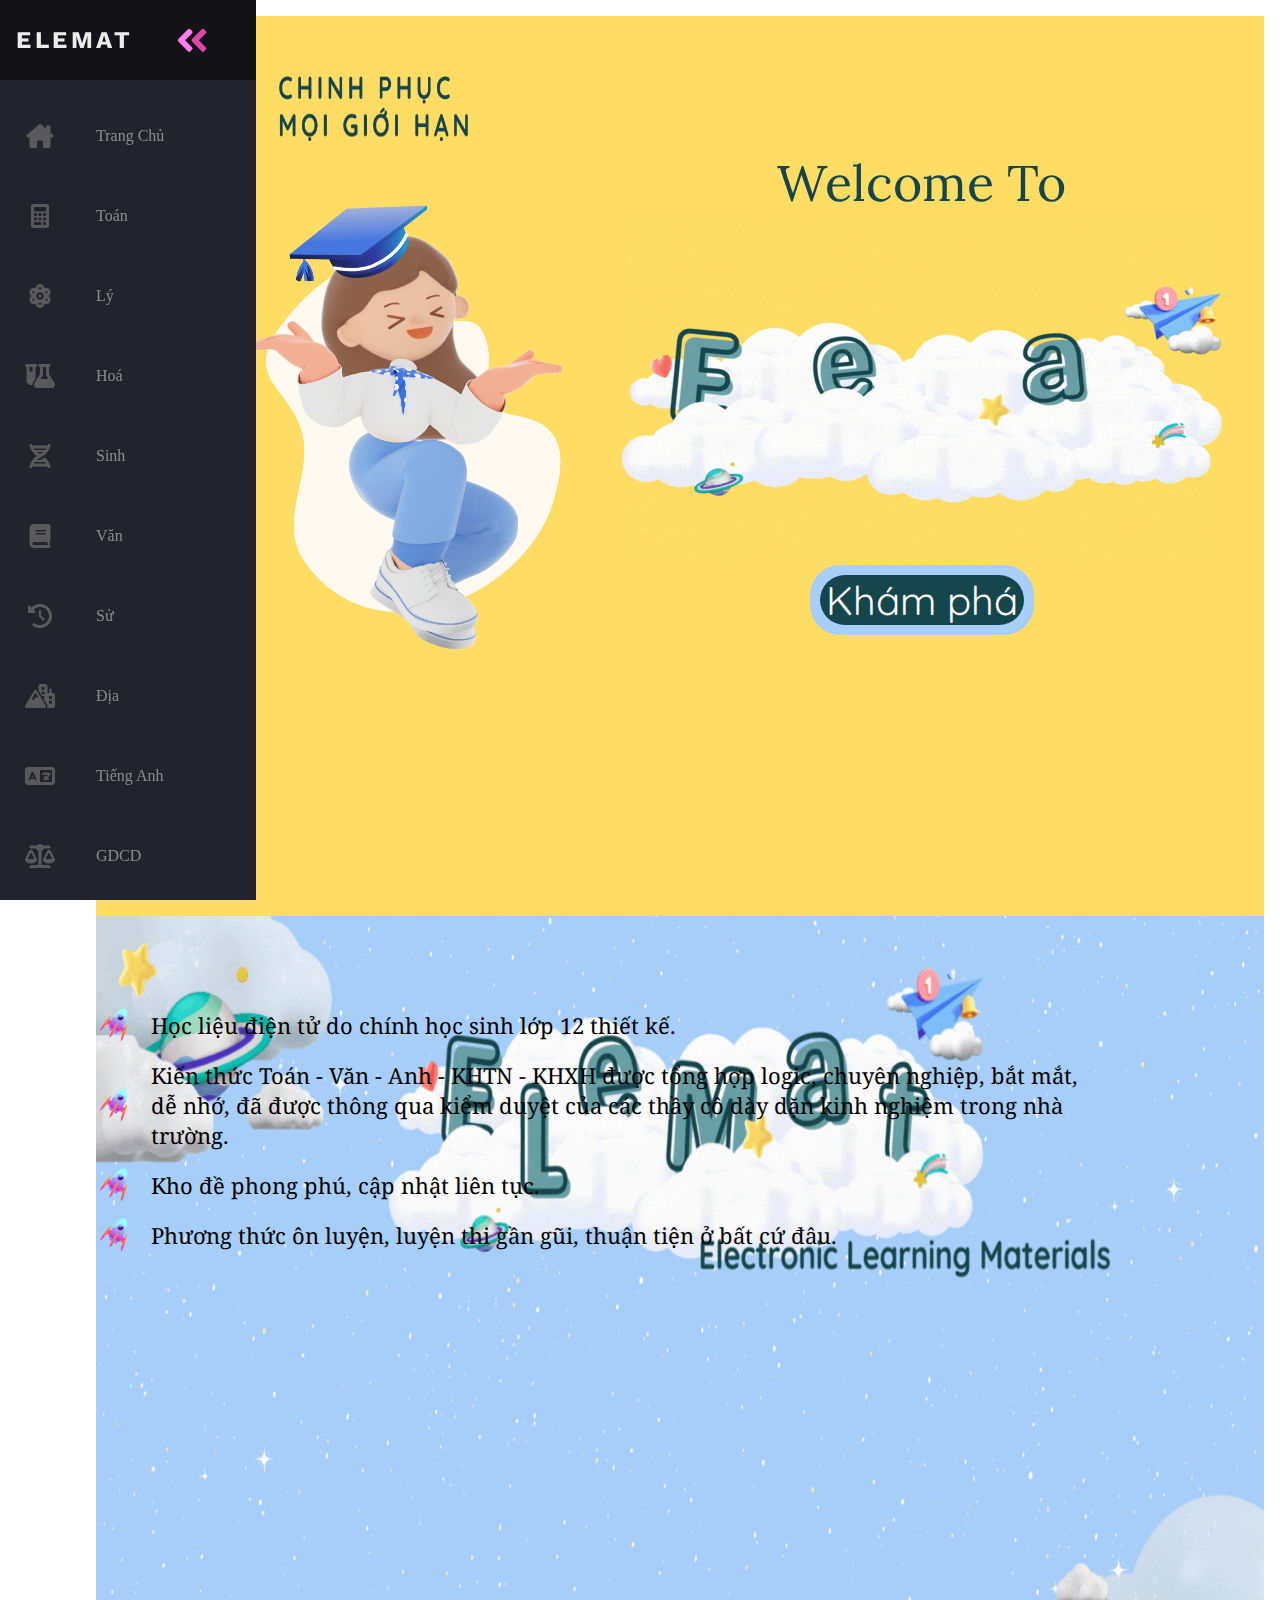
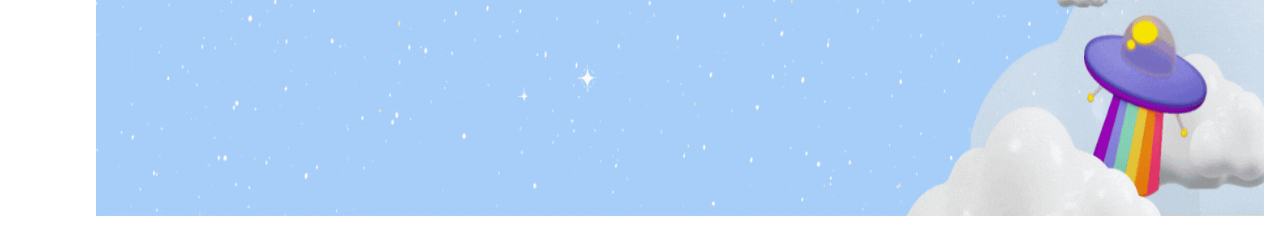
==== commit caa4ca37: "add about" ====
--- a/html/index.html
+++ b/html/index.html
@@ -16,8 +16,8 @@
     <link rel="preconnect" href="https://fonts.googleapis.com">
 <link rel="preconnect" href="https://fonts.gstatic.com" crossorigin>
 <link href="https://fonts.googleapis.com/css2?family=Work+Sans:wght@700&display=swap" rel="stylesheet">
-<link href="https://fonts.googleapis.com/css2?family=Bubblegum+Sans&family=Lora:wght@700&family=Quicksand:wght@700&display=swap" rel="stylesheet">
-  </head>
+<link href="https://fonts.googleapis.com/css2?family=Bubblegum+Sans&family=Lora:wght@700&family=Noto+Serif:wght@700&family=Quicksand:wght@700&display=swap" rel="stylesheet">
+</head>
   <body>
     <nav class="navbar">
       <ul class="navbar-nav">
@@ -66,15 +66,51 @@
         
         <li class="nav-item">
           <a href="#" id="_help" class="nav-link">
+            <svg xmlns="http://www.w3.org/2000/svg" width="24" height="24" viewBox="0 0 512 512"><!--! Font Awesome Pro 6.1.2 by @fontawesome - https://fontawesome.com License - https://fontawesome.com/license (Commercial License) Copyright 2022 Fonticons, Inc. --><path class="fa-secondary" fill="currentColor" d="M256 224C238.4 224 223.1 238.4 223.1 256S238.4 288 256 288c17.63 0 32-14.38 32-32S273.6 224 256 224zM470.2 128c-10.88-19.5-40.51-50.75-116.3-41.88C332.4 34.88 299.6 0 256 0S179.6 34.88 158.1 86.12C82.34 77.38 52.71 108.5 41.83 128c-16.38 29.38-14.91 73.12 25.23 128c-40.13 54.88-41.61 98.63-25.23 128c29.13 52.38 101.6 43.63 116.3 41.88C179.6 477.1 212.4 512 256 512s76.39-34.88 97.9-86.13C368.5 427.6 441 436.4 470.2 384c16.38-29.38 14.91-73.13-25.23-128C485.1 201.1 486.5 157.4 470.2 128zM95.34 352c-4.001-7.25-.1251-24.75 15-48.25c6.876 6.5 14.13 12.87 21.88 19.12c1.625 13.75 4.001 27.13 6.751 40.13C114.3 363.9 99.09 358.6 95.34 352zM132.2 189.1C124.5 195.4 117.2 201.8 110.3 208.2C95.22 184.8 91.34 167.2 95.34 160c3.376-6.125 16.38-11.5 37.88-11.5c1.75 0 3.876 .375 5.751 .375C136.1 162.2 133.8 175.6 132.2 189.1zM256 64c9.502 0 22.25 13.5 33.88 37.25C278.6 105 267.4 109.3 256 114.1C244.6 109.3 233.4 105 222.1 101.2C233.7 77.5 246.5 64 256 64zM256 448c-9.502 0-22.25-13.5-33.88-37.25C233.4 407 244.6 402.7 256 397.9c11.38 4.875 22.63 9.135 33.88 12.89C278.3 434.5 265.5 448 256 448zM256 336c-44.13 0-80.02-35.88-80.02-80S211.9 176 256 176s80.02 35.88 80.02 80S300.1 336 256 336zM416.7 352c-3.626 6.625-19 11.88-43.63 11c2.751-12.1 5.126-26.38 6.751-40.13c7.752-6.25 15-12.63 21.88-19.12C416.8 327.2 420.7 344.8 416.7 352zM401.7 208.2c-6.876-6.5-14.13-12.87-21.88-19.12c-1.625-13.5-3.876-26.88-6.751-40.25c1.875 0 4.001-.375 5.751-.375c21.5 0 34.51 5.375 37.88 11.5C420.7 167.2 416.8 184.8 401.7 208.2z"/></svg>
+            <span class="link-text">Lý</span>
+          </a>
+        </li>
+
+        <li class="nav-item">
+          <a href="#" id="_help" class="nav-link">
+            <svg xmlns="http://www.w3.org/2000/svg" width="24" height="24" viewBox="0 0 640 512"><!--! Font Awesome Pro 6.1.2 by @fontawesome - https://fontawesome.com License - https://fontawesome.com/license (Commercial License) Copyright 2022 Fonticons, Inc. --><path class="fa-secondary" fill="currentColor" d="M160 442.5C149.1 446.1 139.2 448 128 448C74.98 448 32 405 32 352V64C14.33 64 0 49.67 0 32C0 14.33 14.33 0 32 0H224C241.7 0 256 14.33 256 32C256 49.67 241.7 64 224 64V309.9L175 389.4C165.2 405.4 160 423.8 160 442.5zM96 160H160V64H96V160zM512 0C529.7 0 544 14.33 544 32C544 49.67 529.7 64 512 64V214.9L629.7 406.2C636.4 417.2 640 429.7 640 442.6C640 480.9 608.9 512 570.6 512H261.4C223.1 512 191.1 480.9 191.1 442.6C191.1 429.7 195.6 417.2 202.3 406.2L319.1 214.9V64C302.3 64 287.1 49.67 287.1 32C287.1 14.33 302.3 0 319.1 0L512 0zM384 64V224C384 229.9 382.4 235.7 379.3 240.8L330.5 320H501.5L452.7 240.8C449.6 235.7 448 229.9 448 224V64H384z"/></svg>
+            <span class="link-text">Hoá</span>
+          </a>
+        </li>
+
+        <li class="nav-item">
+          <a href="#" id="_help" class="nav-link">
+            <svg xmlns="http://www.w3.org/2000/svg" width="24" height="24" viewBox="0 0 448 512"><!--! Font Awesome Pro 6.1.2 by @fontawesome - https://fontawesome.com License - https://fontawesome.com/license (Commercial License) Copyright 2022 Fonticons, Inc. --><path class="fa-secondary" fill="currentColor" d="M.1193 494.1c-1.125 9.5 6.312 17.87 15.94 17.87l32.06 .0635c8.125 0 15.21-5.833 16.21-13.83c.7501-4.875 1.869-11.17 3.494-18.17h312c1.625 6.875 2.904 13.31 3.529 18.18c1.125 7.1 7.84 13.94 15.97 13.82l32.46-.0625c9.625 0 17.12-8.374 15.99-17.87c-4.625-37.87-25.75-128.1-119.1-207.7c-17.5 12.37-36.98 24.37-58.48 35.49c6.25 4.625 11.56 9.405 17.06 14.15H159.7c21.25-18.12 47.03-35.63 78.65-51.38c172.1-85.5 203.7-218.8 209.5-266.7c1.125-9.5-6.297-17.88-15.92-17.88L399.6 .001c-8.125 0-14.84 5.832-15.96 13.83c-.7501 4.875-1.869 11.17-3.369 18.17H67.74C66.24 25 65.08 18.81 64.33 13.81C63.21 5.813 56.48-.124 48.36 .001L16.1 .1338c-9.625 0-17.09 8.354-15.96 17.85c5.125 42.87 31.29 153.8 159.9 238.1C31.55 340.3 5.245 451.2 .1193 494.1zM223.9 219.7C198.8 205.9 177.6 191.3 159.7 176h128.5C270.4 191.3 249 206.1 223.9 219.7zM355.1 96c-5.875 10.37-12.88 21.12-21 31.1H113.1c-8.25-10.87-15.3-21.63-21.05-32L355.1 96zM93 415.1c5.875-10.37 12.74-21.13 20.87-32h219.4c8.375 10.87 15.48 21.63 21.23 32H93z"/></svg>
+            <span class="link-text">Sinh</span>
+          </a>
+        </li>
+
+        <li class="nav-item">
+          <a href="#" id="_help" class="nav-link">
             <svg xmlns="http://www.w3.org/2000/svg" width="24" height="24" viewBox="0 0 448 512"><!--! Font Awesome Pro 6.1.2 by @fontawesome - https://fontawesome.com License - https://fontawesome.com/license (Commercial License) Copyright 2022 Fonticons, Inc. --><path class="fa-secondary" fill="currentColor" d="M448 336v-288C448 21.49 426.5 0 400 0H96C42.98 0 0 42.98 0 96v320c0 53.02 42.98 96 96 96h320c17.67 0 32-14.33 32-31.1c0-11.72-6.607-21.52-16-27.1v-81.36C441.8 362.8 448 350.2 448 336zM143.1 128h192C344.8 128 352 135.2 352 144C352 152.8 344.8 160 336 160H143.1C135.2 160 128 152.8 128 144C128 135.2 135.2 128 143.1 128zM143.1 192h192C344.8 192 352 199.2 352 208C352 216.8 344.8 224 336 224H143.1C135.2 224 128 216.8 128 208C128 199.2 135.2 192 143.1 192zM384 448H96c-17.67 0-32-14.33-32-32c0-17.67 14.33-32 32-32h288V448z"/></svg>
             <span class="link-text">Văn</span>
+          </a>
+        </li>
+
+
+        <li class="nav-item">
+          <a href="#" id="_help" class="nav-link">
+            <svg xmlns="http://www.w3.org/2000/svg" width="24" height="24" viewBox="0 0 512 512"><!--! Font Awesome Pro 6.1.2 by @fontawesome - https://fontawesome.com License - https://fontawesome.com/license (Commercial License) Copyright 2022 Fonticons, Inc. --><path class="fa-secondary" fill="currentColor" d="M256 0C397.4 0 512 114.6 512 256C512 397.4 397.4 512 256 512C201.7 512 151.2 495 109.7 466.1C95.2 455.1 91.64 436 101.8 421.5C111.9 407 131.8 403.5 146.3 413.6C177.4 435.3 215.2 448 256 448C362 448 448 362 448 256C448 149.1 362 64 256 64C202.1 64 155 85.46 120.2 120.2L151 151C166.1 166.1 155.4 192 134.1 192H24C10.75 192 0 181.3 0 168V57.94C0 36.56 25.85 25.85 40.97 40.97L74.98 74.98C121.3 28.69 185.3 0 255.1 0L256 0zM256 128C269.3 128 280 138.7 280 152V246.1L344.1 311C354.3 320.4 354.3 335.6 344.1 344.1C335.6 354.3 320.4 354.3 311 344.1L239 272.1C234.5 268.5 232 262.4 232 256V152C232 138.7 242.7 128 256 128V128z"/></svg>
+            <span class="link-text">Sử</span>
+          </a>
+        </li>
+
+        <li class="nav-item">
+          <a href="#" id="_help" class="nav-link">
+            <svg xmlns="http://www.w3.org/2000/svg" width="24" height="24" viewBox="0 0 640 512"><!--! Font Awesome Pro 6.1.2 by @fontawesome - https://fontawesome.com License - https://fontawesome.com/license (Commercial License) Copyright 2022 Fonticons, Inc. --><path class="fa-secondary" fill="currentColor" d="M432 0C458.5 0 480 21.49 480 48V192H520V120C520 106.7 530.7 96 544 96C557.3 96 568 106.7 568 120V192H592C618.5 192 640 213.5 640 240V464C640 490.5 618.5 512 592 512H470.2C470.7 511.2 471.2 510.5 471.6 509.7C483.2 488.6 482.8 462.9 470.3 442.4L396.5 320H400C408.8 320 416 312.8 416 304V272C416 263.2 408.8 256 400 256H368C364.8 256 361.9 256.9 359.4 258.5L288 140.1V48C288 21.49 309.5 0 336 0L432 0zM368 64C359.2 64 352 71.16 352 80V112C352 120.8 359.2 128 368 128H400C408.8 128 416 120.8 416 112V80C416 71.16 408.8 64 400 64H368zM352 208C352 216.8 359.2 224 368 224H400C408.8 224 416 216.8 416 208V176C416 167.2 408.8 160 400 160H368C359.2 160 352 167.2 352 176V208zM512 304C512 312.8 519.2 320 528 320H560C568.8 320 576 312.8 576 304V272C576 263.2 568.8 256 560 256H528C519.2 256 512 263.2 512 272V304zM528 352C519.2 352 512 359.2 512 368V400C512 408.8 519.2 416 528 416H560C568.8 416 576 408.8 576 400V368C576 359.2 568.8 352 560 352H528zM442.9 458.9C449.4 469.7 449.7 483.2 443.6 494.2C437.5 505.2 426 512 413.5 512H34.46C21.1 512 10.5 505.2 4.404 494.2C-1.693 483.2-1.444 469.7 5.056 458.9L194.6 144.7C200.9 134.3 211.1 128 224 128C236 128 247.1 134.3 253.4 144.7L442.9 458.9zM223.1 188.9L150.4 310.8L174.1 352L222.1 288H283.8L223.1 188.9z"/></svg>
+            <span class="link-text">Địa</span>
           </a>
         </li>
 
         <li class="nav-item">
           <a href="#" id="_help" class="nav-link">
             <svg xmlns="http://www.w3.org/2000/svg" width="24" height="24" viewBox="0 0 640 512"><!--! Font Awesome Pro 6.1.2 by @fontawesome - https://fontawesome.com License - https://fontawesome.com/license (Commercial License) Copyright 2022 Fonticons, Inc. --><path class="fa-secondary" fill="currentColor" d="M448 164C459 164 468 172.1 468 184V188H528C539 188 548 196.1 548 208C548 219 539 228 528 228H526L524.4 232.5C515.5 256.1 501.9 279.1 484.7 297.9C485.6 298.4 486.5 298.1 487.4 299.5L506.3 310.8C515.8 316.5 518.8 328.8 513.1 338.3C507.5 347.8 495.2 350.8 485.7 345.1L466.8 333.8C462.4 331.1 457.1 328.3 453.7 325.3C443.2 332.8 431.8 339.3 419.8 344.7L416.1 346.3C406 350.8 394.2 346.2 389.7 336.1C385.2 326 389.8 314.2 399.9 309.7L403.5 308.1C409.9 305.2 416.1 301.1 422 298.3L409.9 286.1C402 278.3 402 265.7 409.9 257.9C417.7 250 430.3 250 438.1 257.9L452.7 272.4L453.3 272.1C465.7 259.9 475.8 244.7 483.1 227.1H376C364.1 227.1 356 219 356 207.1C356 196.1 364.1 187.1 376 187.1H428V183.1C428 172.1 436.1 163.1 448 163.1L448 164zM160 233.2L179 276H140.1L160 233.2zM0 128C0 92.65 28.65 64 64 64H576C611.3 64 640 92.65 640 128V384C640 419.3 611.3 448 576 448H64C28.65 448 0 419.3 0 384V128zM320 384H576V128H320V384zM178.3 175.9C175.1 168.7 167.9 164 160 164C152.1 164 144.9 168.7 141.7 175.9L77.72 319.9C73.24 329.1 77.78 341.8 87.88 346.3C97.97 350.8 109.8 346.2 114.3 336.1L123.2 315.1H196.8L205.7 336.1C210.2 346.2 222 350.8 232.1 346.3C242.2 341.8 246.8 329.1 242.3 319.9L178.3 175.9z"/></svg>
-            <span class="link-text">Anh</span>
+            <span class="link-text">Tiếng Anh</span>
           </a>
         </li>
 
@@ -82,15 +118,8 @@
 
         <li class="nav-item">
           <a href="#" id="_help" class="nav-link">
-            <svg xmlns="http://www.w3.org/2000/svg" width="24" height="24" viewBox="0 0 512 512"><!--! Font Awesome Pro 6.1.2 by @fontawesome - https://fontawesome.com License - https://fontawesome.com/license (Commercial License) Copyright 2022 Fonticons, Inc. --><path class="fa-secondary" fill="currentColor" d="M160 320h12v16c0 8.875 7.125 16 16 16h40c8.875 0 16-7.125 16-16V320H256c17.62 0 32-14.38 32-32V64c0-17.62-14.38-32-32-32V16C256 7.125 248.9 0 240 0h-64C167.1 0 160 7.125 160 16V32C142.4 32 128 46.38 128 64v224C128 305.6 142.4 320 160 320zM464 448h-1.25C493.2 414 512 369.2 512 320c0-105.9-86.13-192-192-192v64c70.63 0 128 57.38 128 128s-57.38 128-128 128H48C21.5 448 0 469.5 0 496C0 504.9 7.125 512 16 512h480c8.875 0 16-7.125 16-16C512 469.5 490.5 448 464 448zM104 416h208c4.375 0 8-3.625 8-8v-16c0-4.375-3.625-8-8-8h-208C99.63 384 96 387.6 96 392v16C96 412.4 99.63 416 104 416z"/></svg>
-            <span class="link-text">KHTN</span>
-          </a>
-        </li>
-
-        <li class="nav-item">
-          <a href="#" id="_help" class="nav-link">
-            <svg xmlns="http://www.w3.org/2000/svg" width="24" height="24" viewBox="0 0 512 512"><!--! Font Awesome Pro 6.1.2 by @fontawesome - https://fontawesome.com License - https://fontawesome.com/license (Commercial License) Copyright 2022 Fonticons, Inc. --><path class="fa-secondary" fill="currentColor" d="M160 320h12v16c0 8.875 7.125 16 16 16h40c8.875 0 16-7.125 16-16V320H256c17.62 0 32-14.38 32-32V64c0-17.62-14.38-32-32-32V16C256 7.125 248.9 0 240 0h-64C167.1 0 160 7.125 160 16V32C142.4 32 128 46.38 128 64v224C128 305.6 142.4 320 160 320zM464 448h-1.25C493.2 414 512 369.2 512 320c0-105.9-86.13-192-192-192v64c70.63 0 128 57.38 128 128s-57.38 128-128 128H48C21.5 448 0 469.5 0 496C0 504.9 7.125 512 16 512h480c8.875 0 16-7.125 16-16C512 469.5 490.5 448 464 448zM104 416h208c4.375 0 8-3.625 8-8v-16c0-4.375-3.625-8-8-8h-208C99.63 384 96 387.6 96 392v16C96 412.4 99.63 416 104 416z"/></svg>
-            <span class="link-text">KHXH</span>
+            <svg xmlns="http://www.w3.org/2000/svg" width="24" height="24" viewBox="0 0 640 512"><!--! Font Awesome Pro 6.1.2 by @fontawesome - https://fontawesome.com License - https://fontawesome.com/license (Commercial License) Copyright 2022 Fonticons, Inc. --><path class="fa-secondary" fill="currentColor" d="M554.9 154.5c-17.62-35.25-68.12-35.38-85.87 0c-87 174.3-84.1 165.9-84.1 181.5c0 44.13 57.25 80 128 80s127.1-35.88 127.1-80C639.1 319.9 641.4 327.3 554.9 154.5zM439.1 320l71.96-144l72.17 144H439.1zM256 336c0-16.12 1.375-8.75-85.12-181.5c-17.62-35.25-68.12-35.38-85.87 0c-87 174.3-84.1 165.9-84.1 181.5c0 44.13 57.25 80 127.1 80S256 380.1 256 336zM127.9 176L200.1 320H55.96L127.9 176zM495.1 448h-143.1V153.3C375.5 143 393.1 121.8 398.4 96h113.6c17.67 0 31.1-14.33 31.1-32s-14.33-32-31.1-32h-128.4c-14.62-19.38-37.5-32-63.62-32S270.1 12.62 256.4 32H128C110.3 32 96 46.33 96 64S110.3 96 127.1 96h113.6c5.25 25.75 22.87 47 46.37 57.25V448H144c-26.51 0-48.01 21.49-48.01 48c0 8.836 7.165 16 16 16h416c8.836 0 16-7.164 16-16C544 469.5 522.5 448 495.1 448z"/></svg>
+            <span class="link-text">GDCD</span>
           </a>
         </li>
 
@@ -109,5 +138,6 @@
     <p style="color: white; font-size: 44px;"></p>
     <script src="../js/components.js"></script>
     <script src="../js/view.js"></script>
+    <script src="../js/scroll.js"></script>
   </body>
 </html>
--- a/css/home_style.css
+++ b/css/home_style.css
@@ -24,51 +24,46 @@
     display: flex;
     flex-direction: column;
     align-items: center;
-    left:50%;
+    left:45%;
     top:15%;
     
 }
-.btn{
+.discover{
     background-color: #a7cffa;
-    width: 30%;
     cursor: pointer;
     padding:10px;
     border-radius: 30px ;
-}
-/* @keyframes fadeIn_welcome{
-    from{
-        opacity: 0;
-        font-size: 60px;
-    }
-    to{
-        opacity: 1;
-    }
-}
-.introduction{
-    background-color: rgb(22, 30, 39);
-    margin: 0px -20px;
-    color: whitesmoke; 
-    font-size: 24px;
-    margin-bottom: 16px;
-    text-align: center;
+    
 }
 .about{
-    display: flex;
-    justify-content: center;
-    background-color:#ffdd64;
-    margin: 0px -16px 0px -16px;
-    padding-left: 5px;
-    padding: 30px 0px;
+    background-image: url(../img/background1.gif);
+    background-repeat: no-repeat;
+    background-color: rgb(249, 250, 251) ;
+    background-size: 100% 100%;
+    height: 100vh;
+    font-size: 22px;
+    color: white;
+    /* position: relative; */
 }
-.about_text{
-    width: 30%;
-    color: #14464b;
-    text-align: center;
-    padding-top: 50px;
-    border: 2px solid black;
-    border-radius:10px;
-    background-color:white;
+.about_description{
+    position:absolute;
+    top:1000px;
+    width:1000px;
+    color:black;
+    font-family: 'Noto Serif', serif;
+
 }
+.about_description li{
+    margin: 0;
+	padding: 10px 0 10px 55px;
+	list-style: none;
+	background-image: url("../img/bullet.png");
+	background-repeat: no-repeat;
+	background-position: left center;
+	background-size: 40px;
+    cursor:default;
+}
+/*
 .about_image{
     width: 50%;
     text-align: center;
--- a/css/navigation_style.css
+++ b/css/navigation_style.css
@@ -10,7 +10,7 @@
   
   body {
     color: rgb(30, 11, 202);
-    background-color: #ffdd64;
+    background-color: #ffffff;
     margin: 0;
     padding: 0;
   }
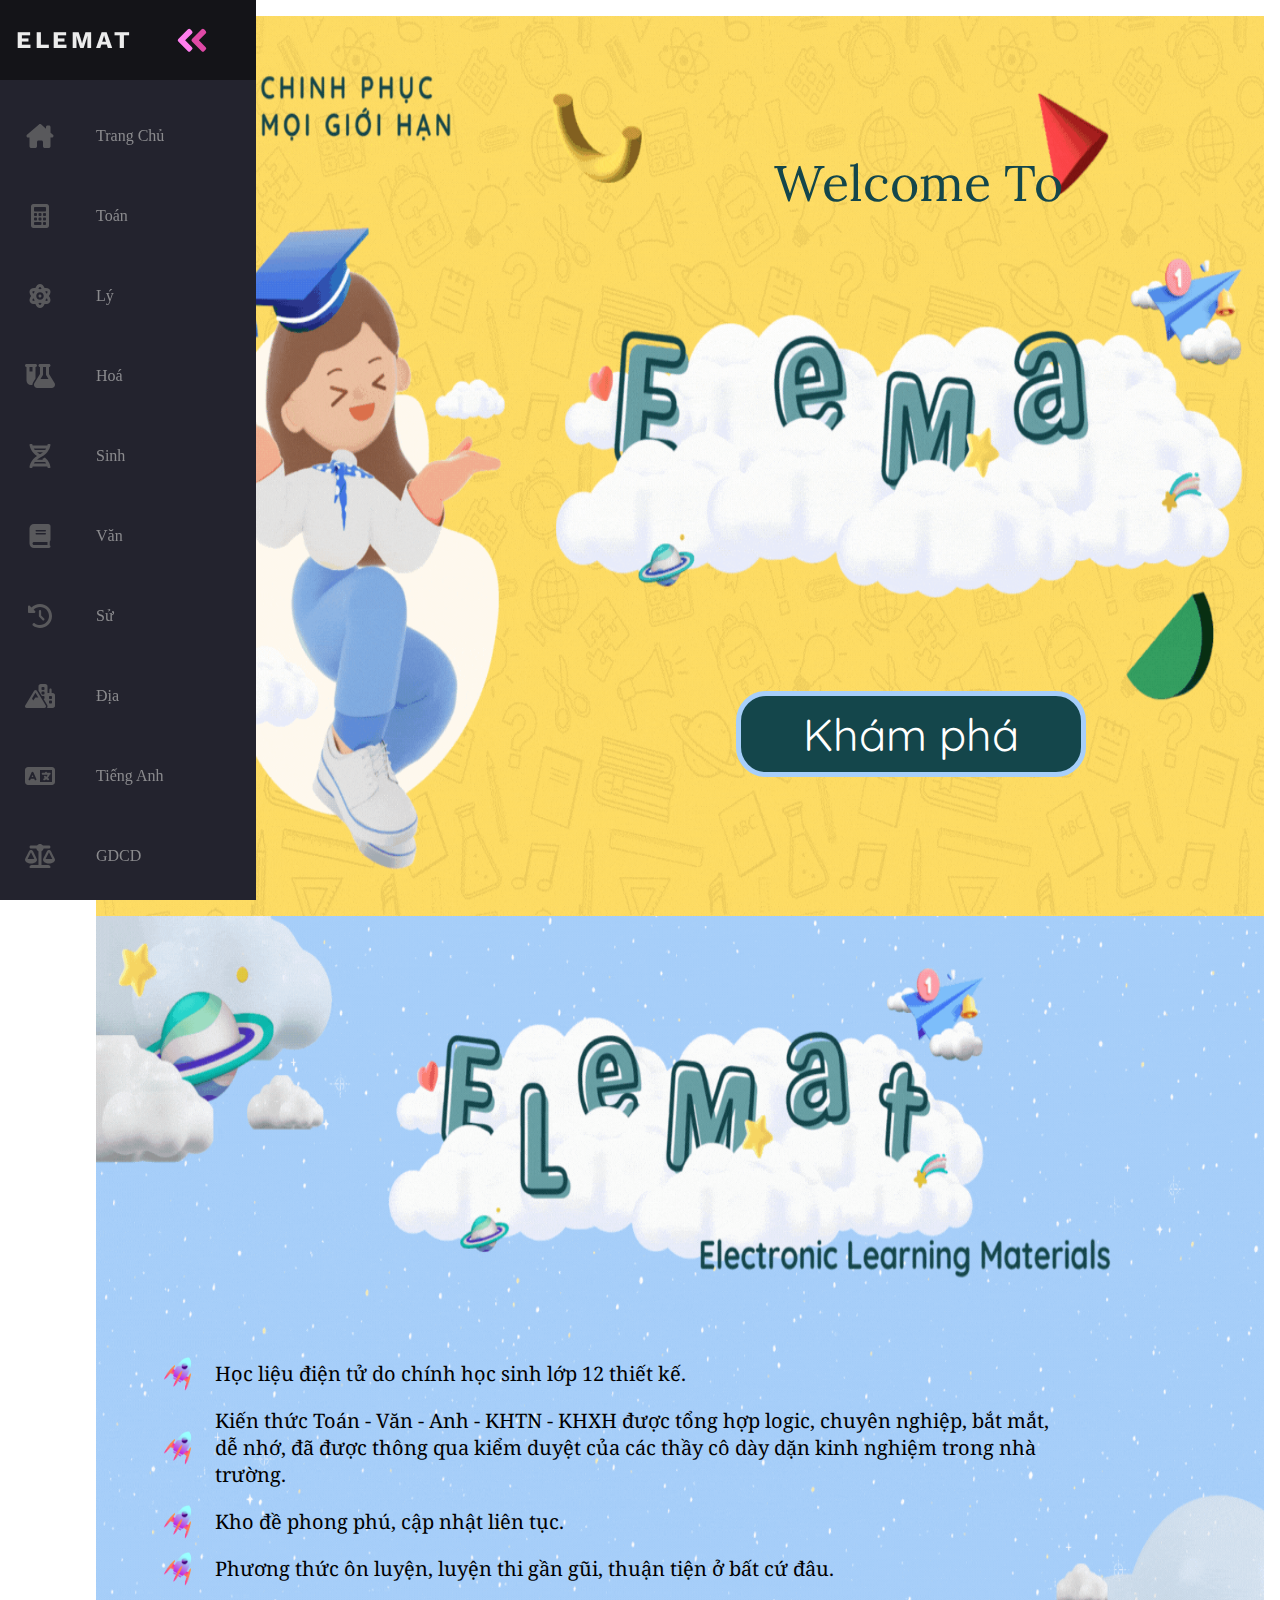
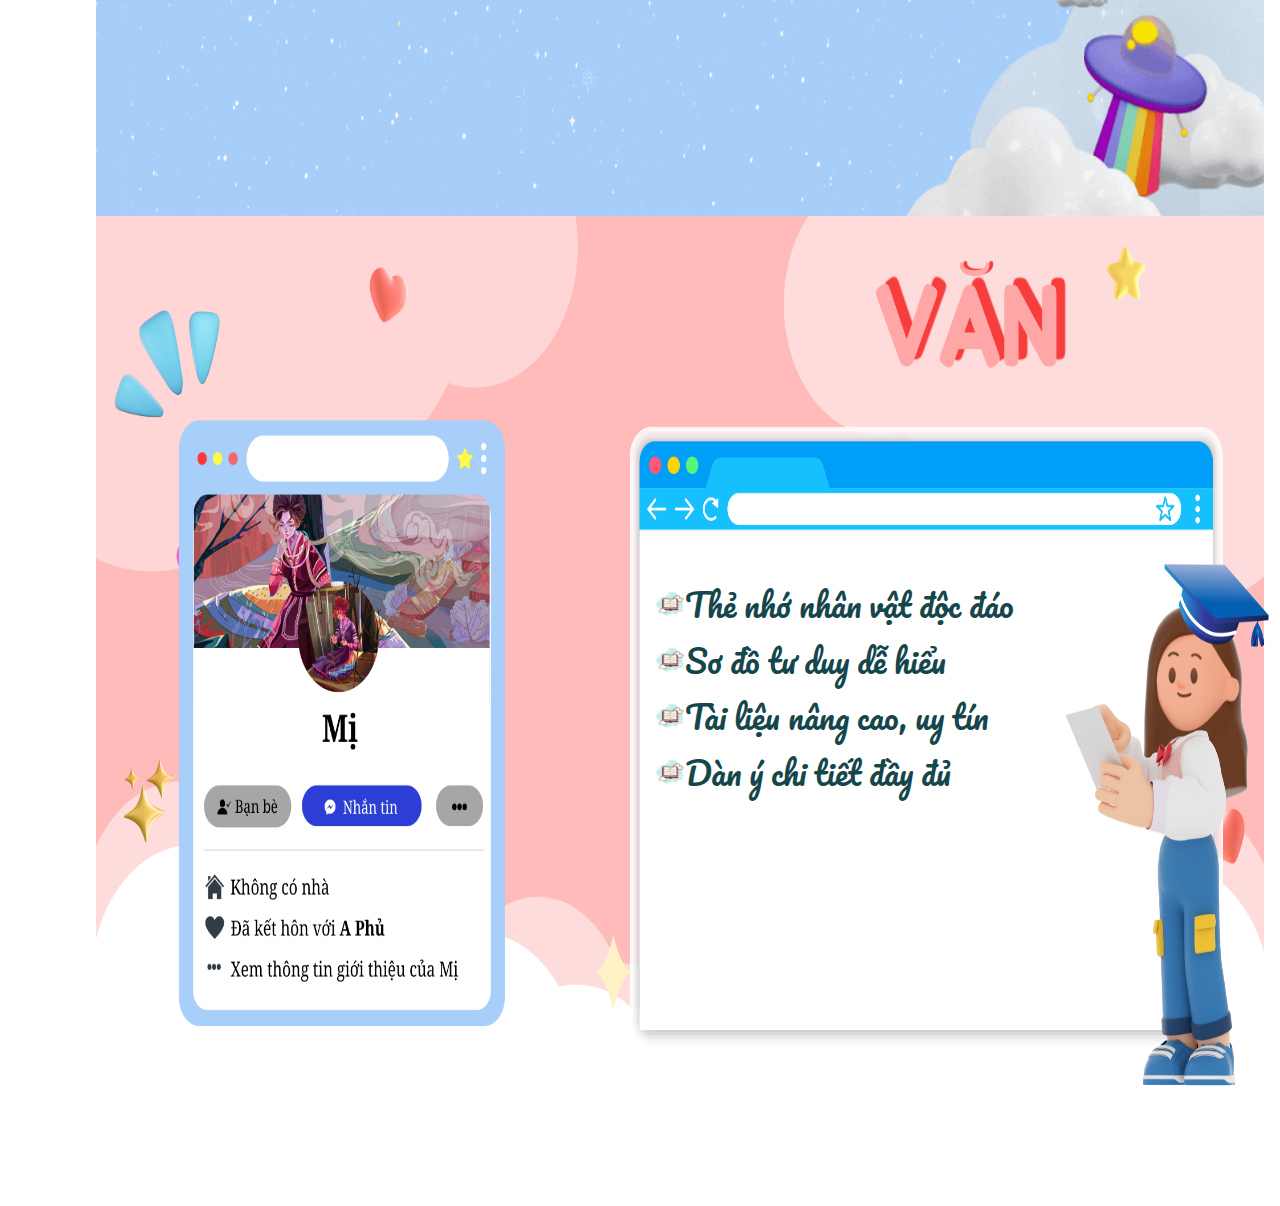
==== commit b4efdc50: "add van" ====
--- a/html/index.html
+++ b/html/index.html
@@ -16,7 +16,7 @@
     <link rel="preconnect" href="https://fonts.googleapis.com">
 <link rel="preconnect" href="https://fonts.gstatic.com" crossorigin>
 <link href="https://fonts.googleapis.com/css2?family=Work+Sans:wght@700&display=swap" rel="stylesheet">
-<link href="https://fonts.googleapis.com/css2?family=Bubblegum+Sans&family=Lora:wght@700&family=Noto+Serif:wght@700&family=Quicksand:wght@700&display=swap" rel="stylesheet">
+<link href="https://fonts.googleapis.com/css2?family=Bubblegum+Sans&family=Lora:wght@700&family=Noto+Serif:wght@700&family=Pacifico&family=Quicksand:wght@700&display=swap" rel="stylesheet"></head>
 </head>
   <body>
     <nav class="navbar">
--- a/css/home_style.css
+++ b/css/home_style.css
@@ -7,12 +7,12 @@
     content:url(../img/homepage-bg.jpg);   
  } */
 .welcome{
-    background-image: url(../img/background.png);
+    background-image: url(../img/background.gif);
     background-repeat: no-repeat;
     background-color: rgb(249, 250, 251) ;
     background-size: 100% 100%;
     height: 100vh;
-    font-size: 26px;
+    font-size: 10%;
     text-align: center;
     color: white;
     position: relative;
@@ -24,16 +24,26 @@
     display: flex;
     flex-direction: column;
     align-items: center;
-    left:45%;
-    top:15%;
+    left:53vw;
+    top:15vh;
     
 }
 .discover{
-    background-color: #a7cffa;
     cursor: pointer;
     padding:10px;
-    border-radius: 30px ;
-    
+    position: absolute;
+    top:75vh;
+    left:50vw;
+    width: 30%;
+    border: 5px solid #a7cffa;
+    font-family: 'Quicksand', sans-serif ;
+    background-color: #14464b;
+    font-size:45px;
+    border-radius:30px;
+    transition: 200ms;
+}
+.discover:hover{
+    background-color: #a7cffa;
 }
 .about{
     background-image: url(../img/background1.gif);
@@ -41,20 +51,21 @@
     background-color: rgb(249, 250, 251) ;
     background-size: 100% 100%;
     height: 100vh;
-    font-size: 22px;
+    font-size: 20px;
     color: white;
     /* position: relative; */
 }
 .about_description{
     position:absolute;
-    top:1000px;
-    width:1000px;
+    top:150%;
+    width:100%;
     color:black;
     font-family: 'Noto Serif', serif;
 
 }
 .about_description li{
-    margin: 0;
+    margin-left: 5%;
+    width:70%;
 	padding: 10px 0 10px 55px;
 	list-style: none;
 	background-image: url("../img/bullet.png");
@@ -62,94 +73,50 @@
 	background-position: left center;
 	background-size: 40px;
     cursor:default;
-}
-/*
-.about_image{
-    width: 50%;
-    text-align: center;
-}
-.login{
-    padding: 0px 350px;
-}
-.special{
-    background-color: rgb(138, 81, 81,0);
-    font-size: 40px; color: rgb(216, 0, 0); text-decoration: none;
     transition: 600ms;
-    border-radius: 10px;
-}
-.special:hover{
-    color: white;
-    background-color:  rgb(36,191,255);
-    
-}
-.footer-basic-centered {
-    background-color: rgb(27,37,50);
-    box-shadow: 0 1px 1px 0 rgba(0, 0, 0, 0.12);
-    box-sizing: border-box;
-    width: 100%;
-    text-align: center;
-    font: normal 18px sans-serif;
-    padding: 15px;
 }
 
-.footer-basic-centered .footer-company-motto {
-    color: #FFFFFF;
-    font-size: 24px;
-    margin: 0;
+.about_description li:hover{
+    font-size: 25px;
+    width:80%;
 }
 
-.footer-basic-centered .footer-company-name {
-    color: #FFFFFF;
-    font-size: 14px;
-    margin: 0;
+.mon_van{
+    background-image: url(../img/background3.png);
+    background-repeat: no-repeat;
+    background-size: 100% 100%;
+    height: 100vh;
+    color: white;
+    position: relative;
+}
+.mon_van_image{
+    width:70%; 
+    height: 100%;
+    position: absolute;
+    top:10vh;
+    left:35vw;
+}
+.mon_van_description{
+    position:absolute;
+    top:40%;
+    left:47%;
+    font-size:200%;
+    color:#14464b;
+    font-family: 'Pacifico', cursive;
 }
 
-.footer-basic-centered .footer-links {
-    list-style: none;
-    font-weight: bold;
-    color: #ffffff;
-    padding: 5px 0 23px;
-    margin: 0;
+.mon_van_description li{
+    padding-left: 40px;
+	list-style: none;
+	background-image: url("../img/bullet2.png");
+	background-repeat: no-repeat;
+	background-position: left center;
+	background-size: 50px;
+    cursor:default;
+    transition: 300ms;
 }
-
-.footer-basic-centered .footer-links a {
-    display: inline-block;
-    text-decoration: none;
-    color: inherit;
-}
-
-.footer-links1 a {
-    display: inline-block;
-    text-decoration: none !important;
-    color: #FFFFFF !important;
-}
-@media (max-width: 600px) {
-    .footer-basic-centered {
-        padding: 35px;
-    }
-    .footer-basic-centered .footer-company-motto {
-        font-size: 18px;
-    }
-    .footer-basic-centered .footer-company-name {
-        font-size: 12px;
-    }
-    .footer-basic-centered .footer-links {
-        font-size: 12px;
-        padding: 5px 0 20px;
-    }
-    .footer-links1 {
-        font-size: 14px;
-        padding: 5px 0 20px;
-    }
-    .footer-links1 a {
-        display: inline-block;
-        text-decoration: none;
-        color: inherit;
-    }
-    .footer-basic-centered .footer-links a {
-        line-height: 1.8;
-    }
-}
-footer{
-    margin-left: 32px;
-} */+.mon_van_description li:hover{
+    padding:8px 45px;
+    font-size:130%;
+    background-size: 55px;
+}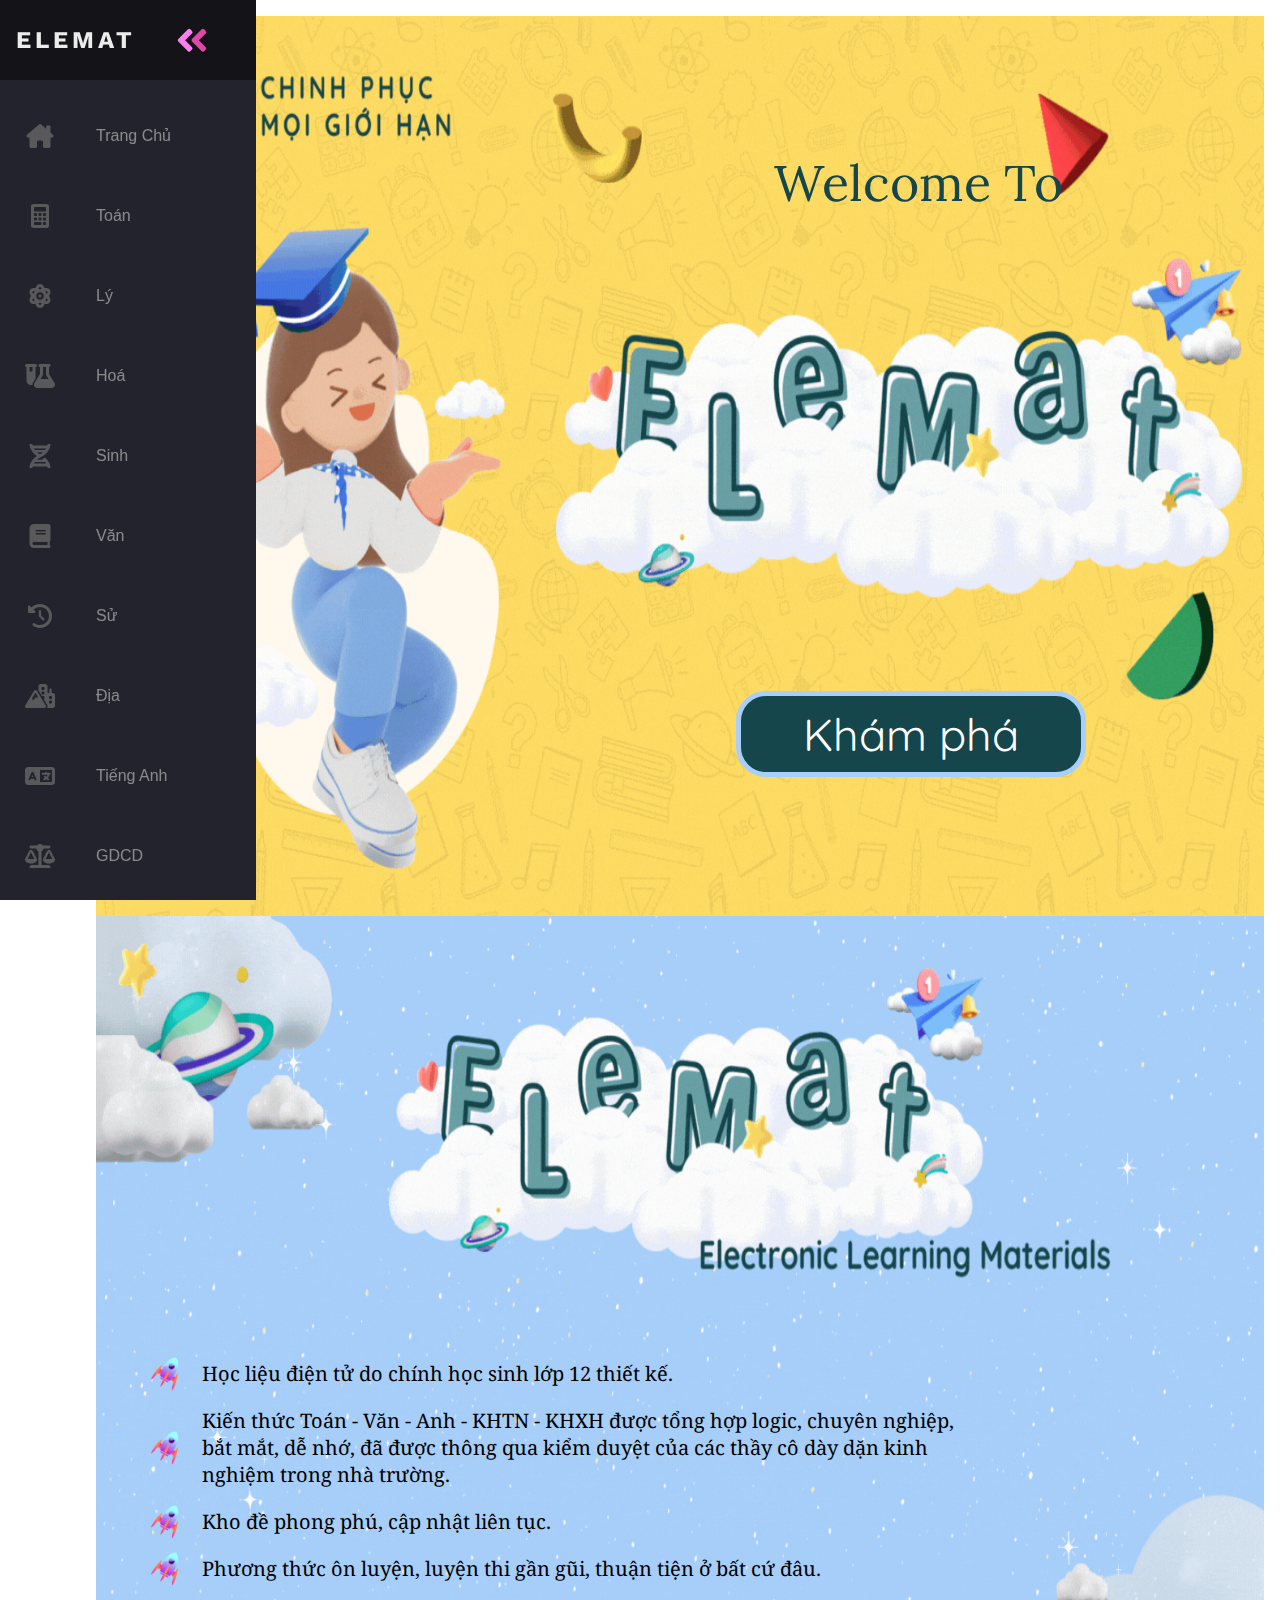
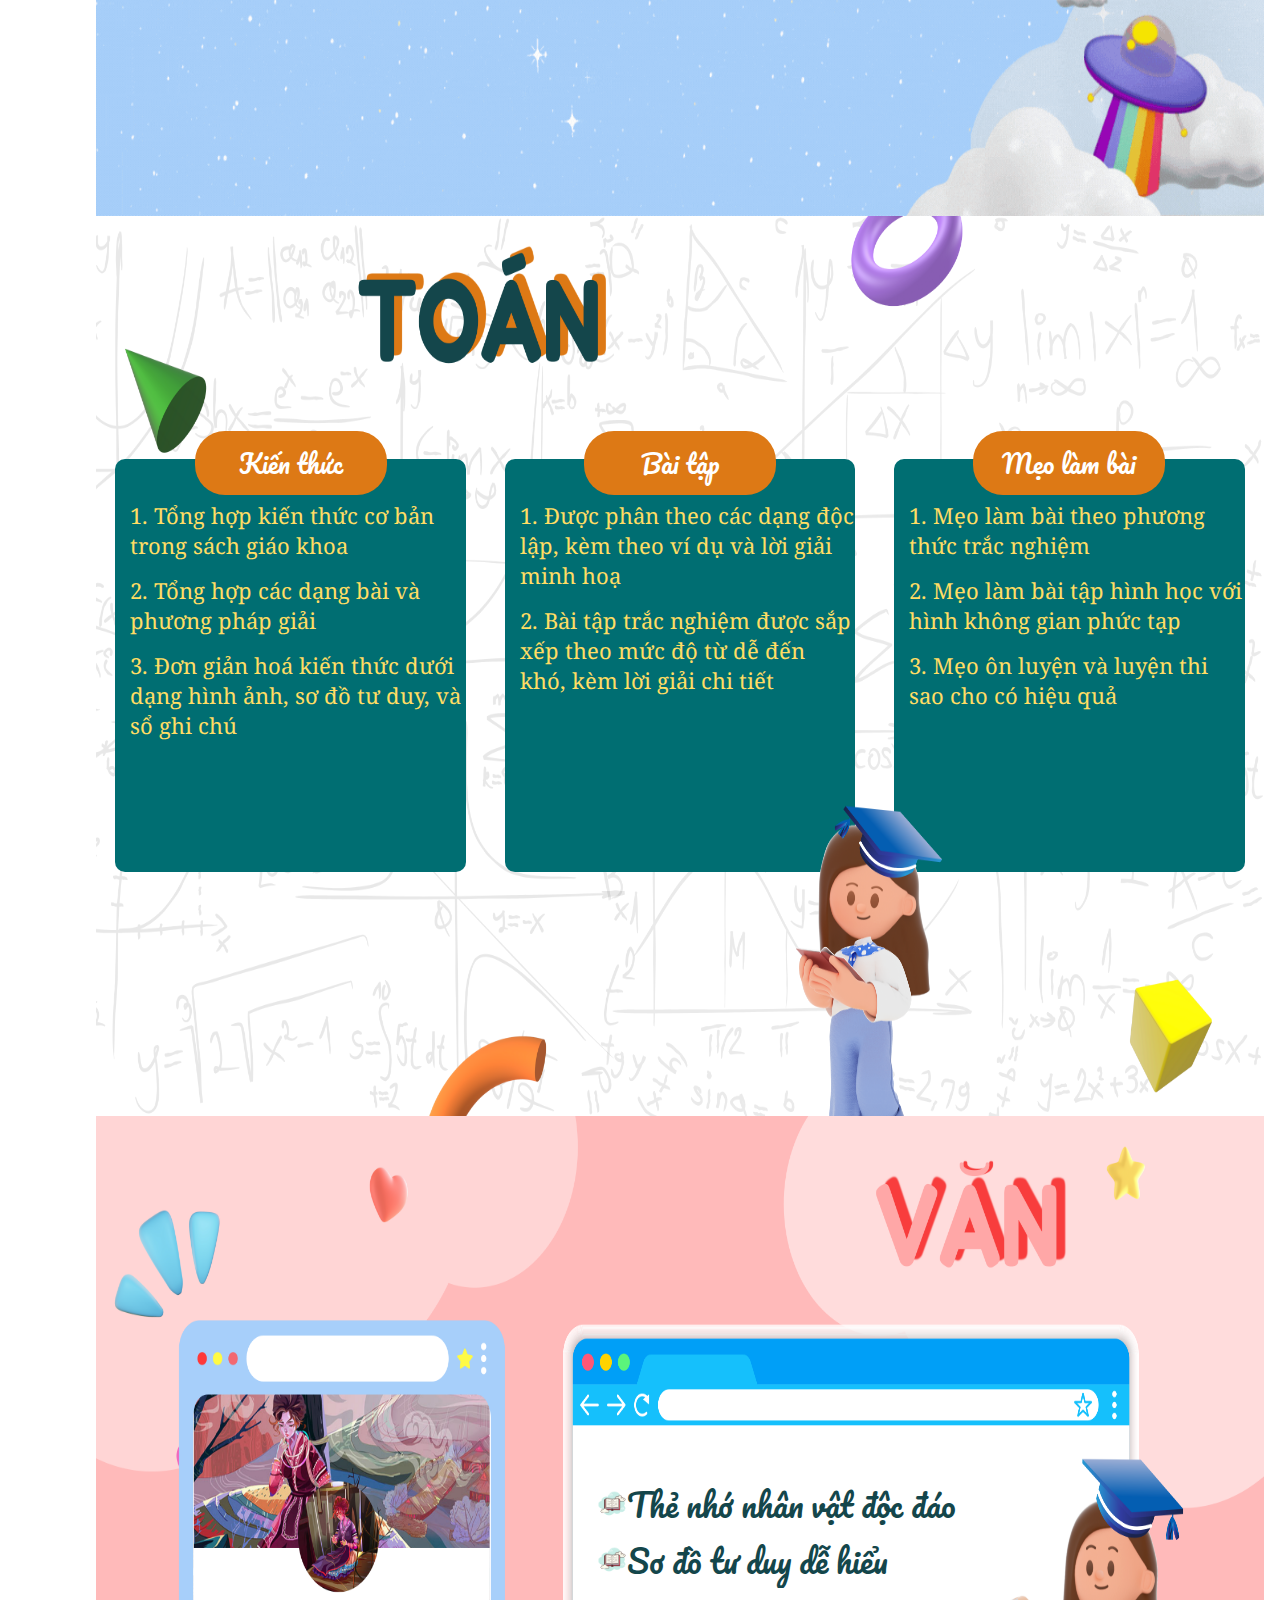
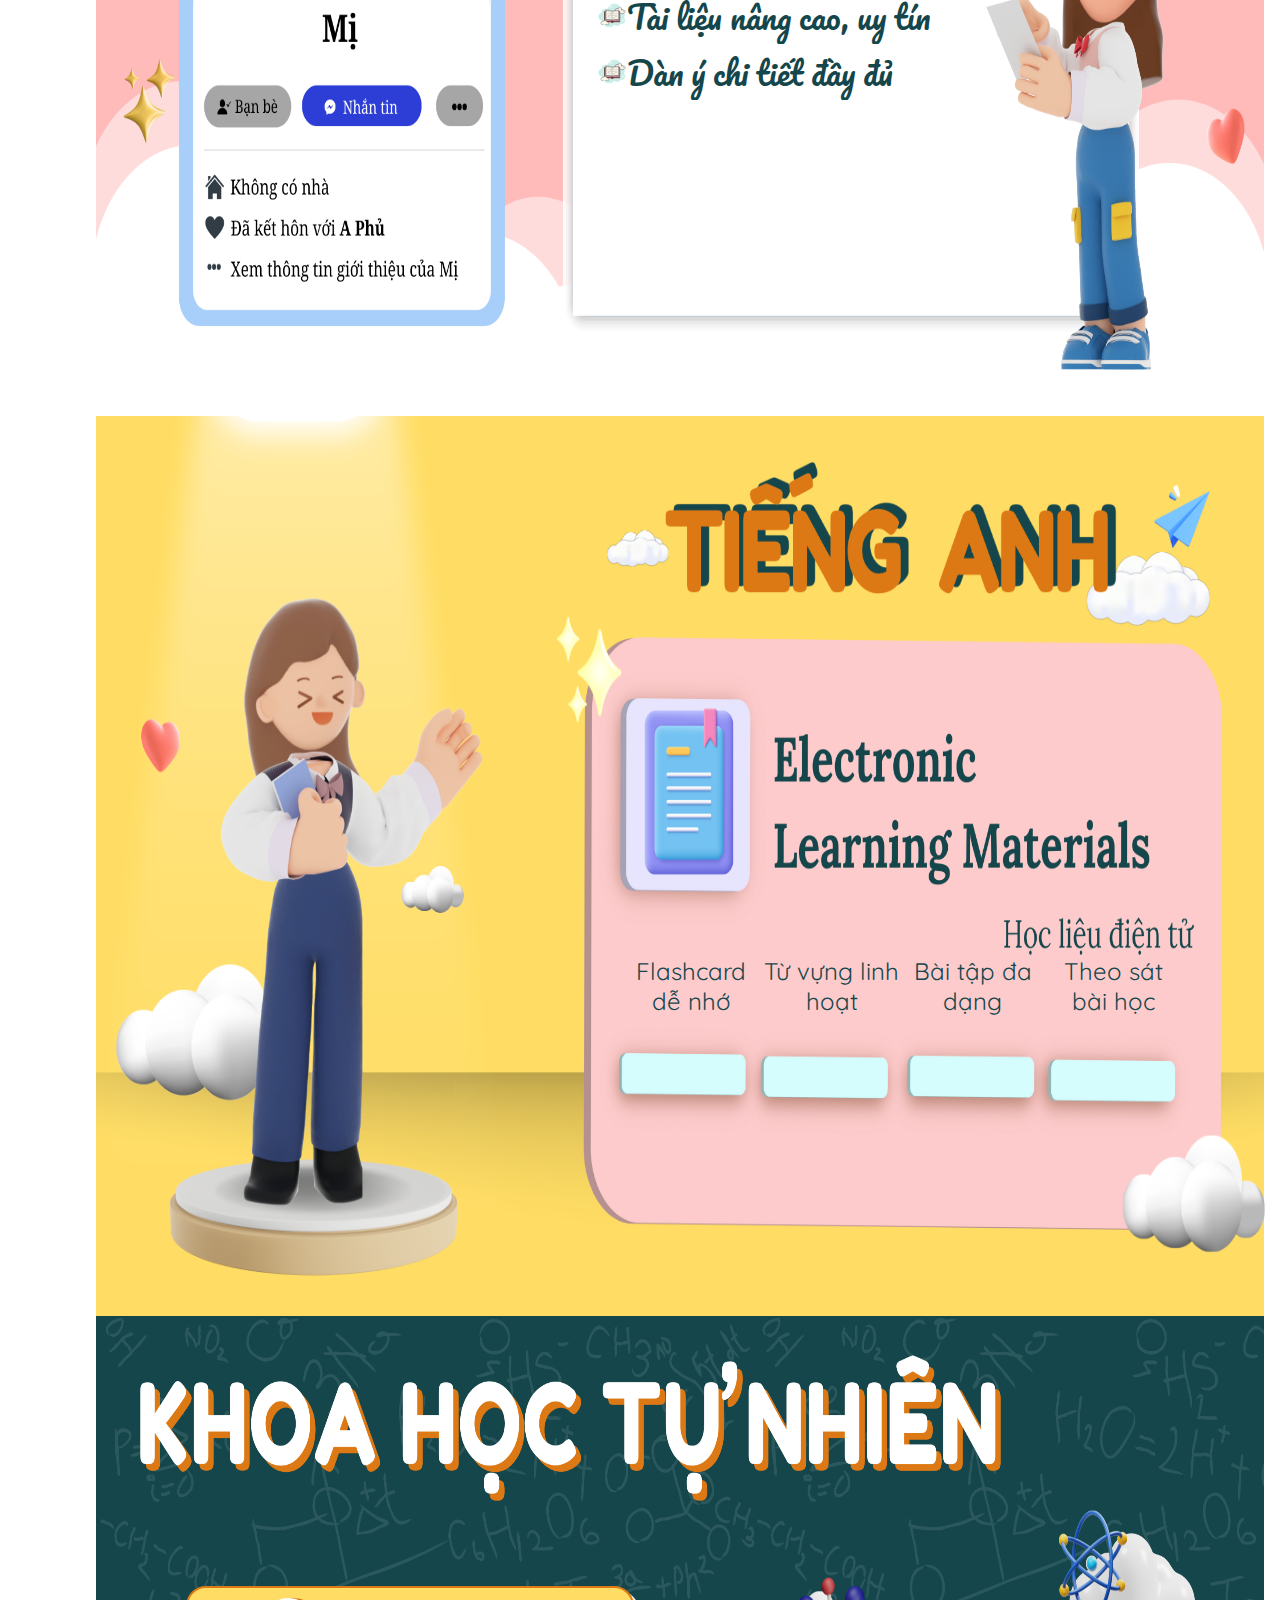
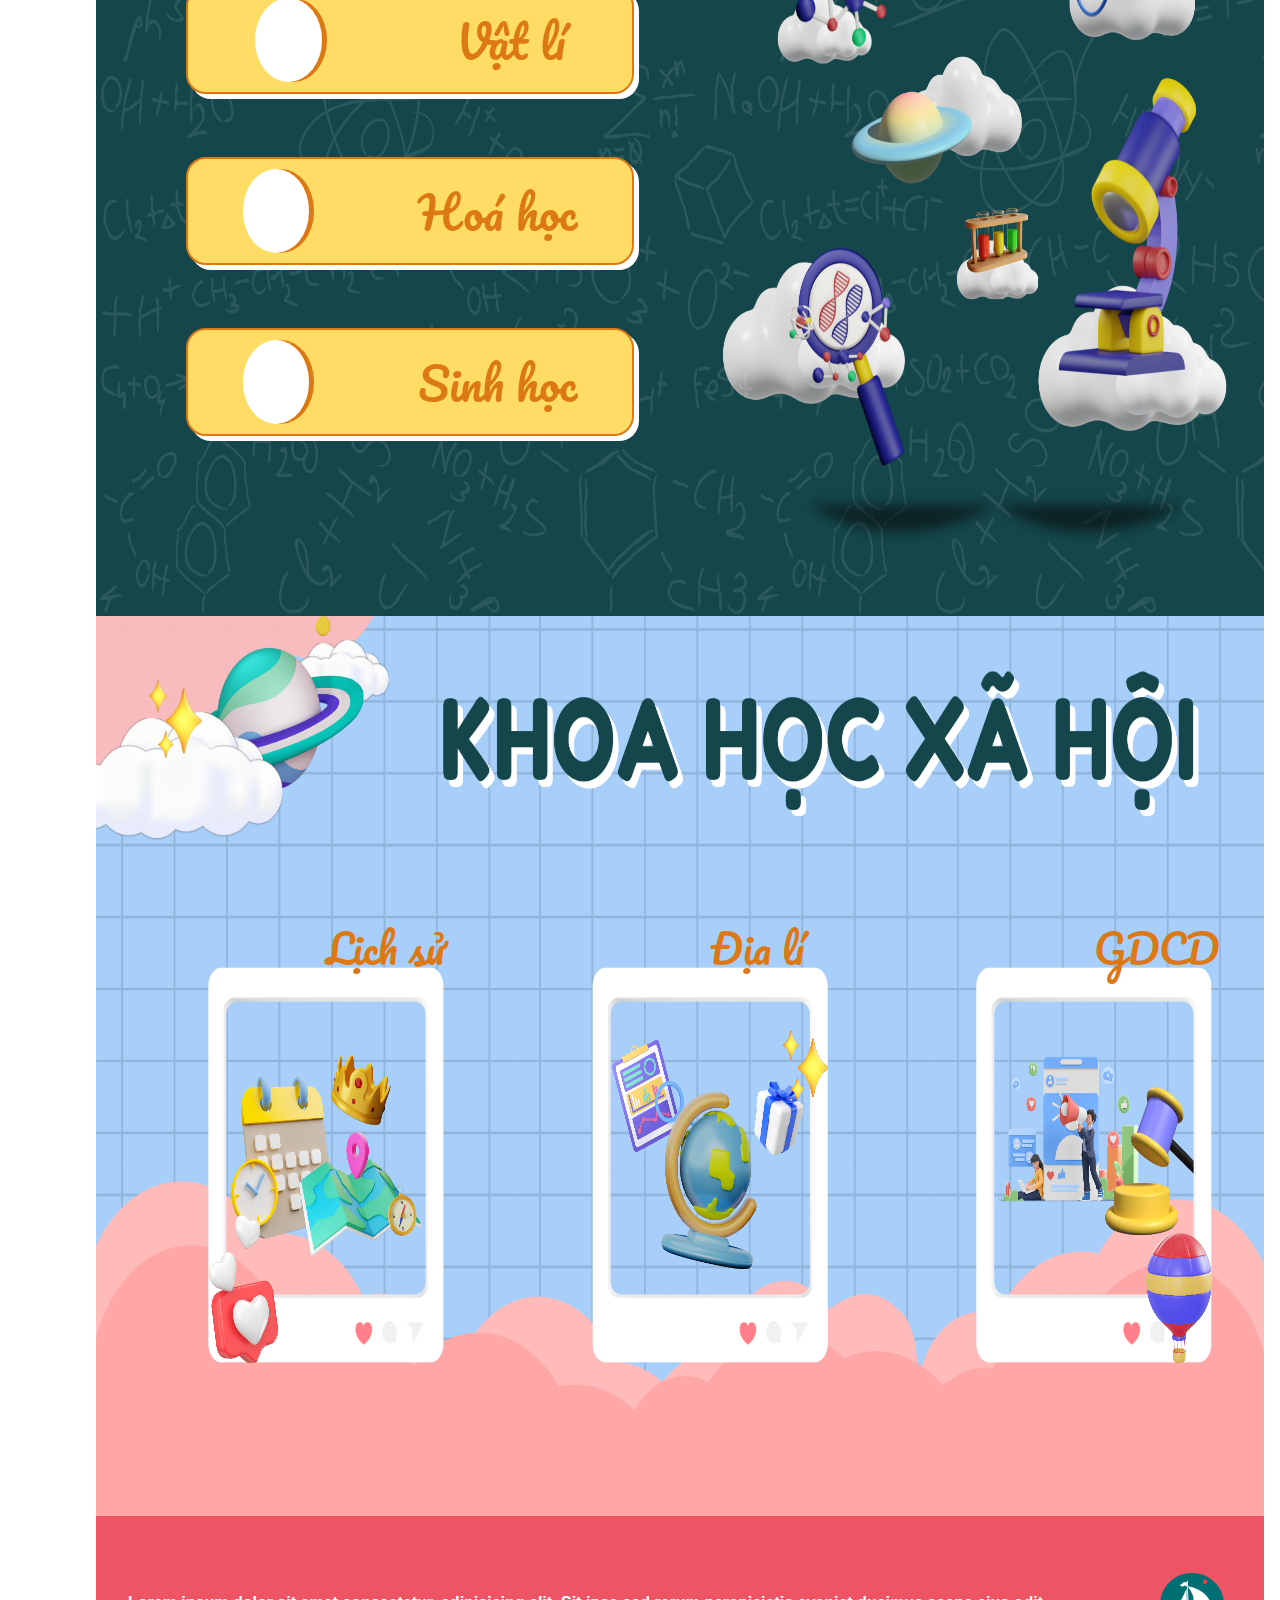
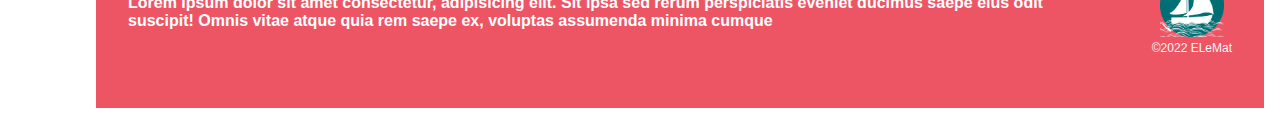
==== commit f1d13ddc: "partly finished home page" ====
--- a/html/index.html
+++ b/html/index.html
@@ -9,6 +9,9 @@
     <link rel="stylesheet" href="../css/register.css" />
     <link rel="stylesheet" href="../css/login.css" />
     <link rel="stylesheet" href="../css/home_style.css">
+    <link rel="stylesheet" href="../css/footer_style.css">
+    <link rel="stylesheet" href="https://stackpath.bootstrapcdn.com/font-awesome/4.7.0/css/font-awesome.min.css">
+
     <link rel="stylesheet" href="../css/navigation_style.css">
     <link rel="stylesheet" href="../css/math.css">
     <link rel="stylesheet" href="../css/literature.css">
@@ -135,7 +138,6 @@
     <div id="app">
 
     </div>
-    <p style="color: white; font-size: 44px;"></p>
     <script src="../js/components.js"></script>
     <script src="../js/view.js"></script>
     <script src="../js/scroll.js"></script>
--- a/css/home_style.css
+++ b/css/home_style.css
@@ -3,7 +3,7 @@
 } */
 
 /* body::after{
-    position:absolute; width:0; height:0; overflow:hidden; z-index:-1; 
+    position:absolute; width:0; height:0; overflow:auto; z-index:-1; 
     content:url(../img/homepage-bg.jpg);   
  } */
 .welcome{
@@ -58,14 +58,16 @@
 .about_description{
     position:absolute;
     top:150%;
-    width:100%;
+    width:80%;
+    height:50vh;
     color:black;
     font-family: 'Noto Serif', serif;
-
+    overflow: clip;
 }
 .about_description li{
     margin-left: 5%;
-    width:70%;
+    width:80%;
+    /* height:10%; */
 	padding: 10px 0 10px 55px;
 	list-style: none;
 	background-image: url("../img/bullet.png");
@@ -74,11 +76,68 @@
 	background-size: 40px;
     cursor:default;
     transition: 600ms;
+    font-family: 'Noto Serif', serif;
 }
 
 .about_description li:hover{
     font-size: 25px;
-    width:80%;
+    width:90%;
+}
+
+.mon_toan{
+    background-image: url(../img/background2.png);
+    background-repeat: no-repeat;
+    background-size: 100% 100%;
+    height: 100vh;
+    color: white;
+    position: relative;
+}
+.mon_toan_description{
+    position: absolute;
+    top:27vh;
+    display:flex;
+    flex-direction: row;
+    justify-content: space-around;
+}
+.mon_toan_description div{
+    background-color: #006e72;
+    border-radius: 10px;
+    width: 30%;
+    padding-bottom: 10%;
+    cursor:default;
+    /* text-align: center; */
+}
+
+.mon_toan_description div p{
+    color: #ffdd64;
+    padding-left:15px;
+    padding-bottom: 15px;
+    font-family: 'Noto Serif', serif;
+    font-size: 22px;
+    cursor:default;
+    overflow: auto; 
+}
+
+.mon_toan_description div p:hover{
+    text-shadow: #dd7915;
+}
+.mon_toan_description div div{
+    width:15vw;
+    font-family: 'Pacifico', cursive;
+    border-radius: 30px;
+    font-size:25px;
+    background-color: #dd7915;
+    text-align: center;
+    padding:10px;
+    margin: -28px auto 5px auto;
+}
+
+.mon_toan_image{
+    position: absolute;
+    top:50vh;
+    left:47vw;
+    height: 74%;
+    width:30%;
 }
 
 .mon_van{
@@ -90,16 +149,16 @@
     position: relative;
 }
 .mon_van_image{
-    width:70%; 
-    height: 100%;
+    width:68%; 
+    height:98%;
     position: absolute;
     top:10vh;
-    left:35vw;
+    left:30vw;
 }
 .mon_van_description{
     position:absolute;
     top:40%;
-    left:47%;
+    left:42%;
     font-size:200%;
     color:#14464b;
     font-family: 'Pacifico', cursive;
@@ -114,9 +173,151 @@
 	background-size: 50px;
     cursor:default;
     transition: 300ms;
+    overflow: auto; 
 }
 .mon_van_description li:hover{
     padding:8px 45px;
-    font-size:130%;
+    font-size:110%;
     background-size: 55px;
+    color:rgb(208, 28, 139);
+}
+
+.mon_anh{
+    background-image: url(../img/background4.png);
+    background-repeat: no-repeat;
+    background-size: 100% 100%;
+    height: 100vh;
+    color: white;
+    position: relative;
+}
+.mon_anh_image{
+    width:68%; 
+    height:75%;
+    position: absolute;
+    top:20vh;
+    left:32vw;
+}
+.mon_anh_flex{
+    display:flex;
+    flex-direction: row;
+    justify-content: space-between;
+    position: absolute;
+    top:60vh;
+    left:41vw;
+    color:#14464b;
+    font-family: 'Quicksand', sans-serif ;
+}
+.mon_anh_flex p{
+    width: 11vw;
+    text-align: center;
+    cursor:default;
+    overflow: auto; 
+    font-size:24px;
+}
+
+
+.KHTN{
+    background-image: url(../img/background5.png);
+    background-repeat: no-repeat;
+    background-size: 100% 100%;
+    height: 100vh;
+    color: white;
+    position: relative;
+}
+.KHTN_flex{
+    display: flex;
+    position: absolute;
+    color: #dd7915;
+    flex-direction: column;
+    font-family: 'Pacifico', cursive;
+    justify-content: space-between;
+    top: 30vh;
+    left: 10vh;
+    height:50vh;
+}
+
+.KHTN_flex div{
+    background-color: #ffdd64;
+    border-radius: 20px;
+    box-shadow: 5px 5px #ffffff;
+    border: 2px solid #dd7915;
+    display: flex;
+    align-items: center;
+    justify-content: space-around;
+    width: 35vw;
+    height: 12vh;
+    cursor: pointer;
+    transform: perspective(1px) translateZ(0);
+    transition: color 0.3s;
+}
+.KHTN_flex div:before{
+    background-color: #ffffff;
+    transform: scaleX(0);
+    transform-origin: 0 50%;
+    transition: transform 0.3s ease-out;
+    
+}
+
+.KHTN_flex div:hover{
+    color: white;
+}
+
+.KHTN_flex div:hover:before{
+    transform: scaleX(1);
+}
+
+.KHTN_flex div span{
+    font-size: 45px;
+    
+}
+
+.circle{
+    background-color: #ffffff;
+    border-radius: 50%;
+    box-shadow: 5px 0px #dd7915;
+    border: none;
+    width: 15%;
+    height:80%;
+    display: inline-block;
+}
+
+
+.KHXH{
+    background-image: url(../img/background6.png);
+    background-repeat: no-repeat;
+    background-size: 100% 100%;
+    height: 100vh;
+    color: white;
+    position: relative;
+}
+
+.KHXH_content{
+    display:flex;
+    position: absolute;
+    top: 27vh;
+    left: 3vw;
+}
+.KHXH_content div{
+    position: relative;
+    cursor: pointer;
+}
+.KHXH_content div img{
+    width:30vw;
+    height:68vh;
+    transition: 0.5s;
+}
+
+.KHXH_content div img:hover{
+    width:30vw;
+    height:70vh;
+}
+
+.KHXH_content div span{
+    font-family: 'Pacifico', cursive;
+    color: #dd7915;
+    font-size: 40px;
+    position: absolute;
+    top: 6vh;
+    left:15vw;
+    /* cursor:default; */
 }--- a/css/footer_style.css
+++ b/css/footer_style.css
@@ -0,0 +1,89 @@
+body {
+    grid-template-rows: 1fr 10rem auto;
+    grid-template-areas: "main" "." "footer";
+    overflow-x: hidden;
+    background: #F5F7FA;
+    min-height: 100vh;
+    font-family: 'Open Sans', sans-serif;
+  }
+  body .footer {
+    z-index: 1;
+    --footer-background: #ED5565;
+    display: grid;
+    position: relative;
+    grid-area: footer;
+    min-height: 12rem;
+  }
+  body .footer .bubbles {
+    position: absolute;
+    top: 0;
+    left: 0;
+    right: 0;
+    height: 1rem;
+    background: var(--footer-background);
+    filter: url("#blob");
+  }
+  body .footer .bubbles .bubble {
+    position: absolute;
+    left: var(--position, 50%);
+    background: var(--footer-background);
+    border-radius: 100%;
+    animation: bubble-size var(--time, 4s) ease-in infinite var(--delay, 0s), bubble-move var(--time, 4s) ease-in infinite var(--delay, 0s);
+    transform: translate(-50%, 100%);
+  }
+  body .footer .content {
+    z-index: 2;
+    display: grid;
+    grid-template-columns: 1fr auto;
+    grid-gap: 4rem;
+    padding: 2rem;
+    background: var(--footer-background);
+  }
+  body .footer .content a, body .footer .content p {
+    color: #F5F7FA;
+    text-decoration: none;
+  }
+  body .footer .content b {
+    color: white;
+  }
+  body .footer .content p {
+    margin: 0;
+    font-size: 0.75rem;
+  }
+  body .footer .content > div {
+    display: flex;
+    flex-direction: column;
+    justify-content: center;
+  }
+  body .footer .content > div > div {
+    margin: 0.25rem 0;
+  }
+  body .footer .content > div > div > * {
+    margin-right: 0.5rem;
+  }
+  body .footer .content > div .image {
+    align-self: center;
+    width: 4rem;
+    height: 4rem;
+    margin: 0.25rem 0;
+    background-size: cover;
+    background-position: center;
+  }
+  @keyframes bubble-size {
+    0%, 75% {
+      width: var(--size, 4rem);
+      height: var(--size, 4rem);
+    }
+    100% {
+      width: 0rem;
+      height: 0rem;
+    }
+  }
+  @keyframes bubble-move {
+    0% {
+      bottom: -4rem;
+    }
+    100% {
+      bottom: var(--distance, 10rem);
+    }
+  }
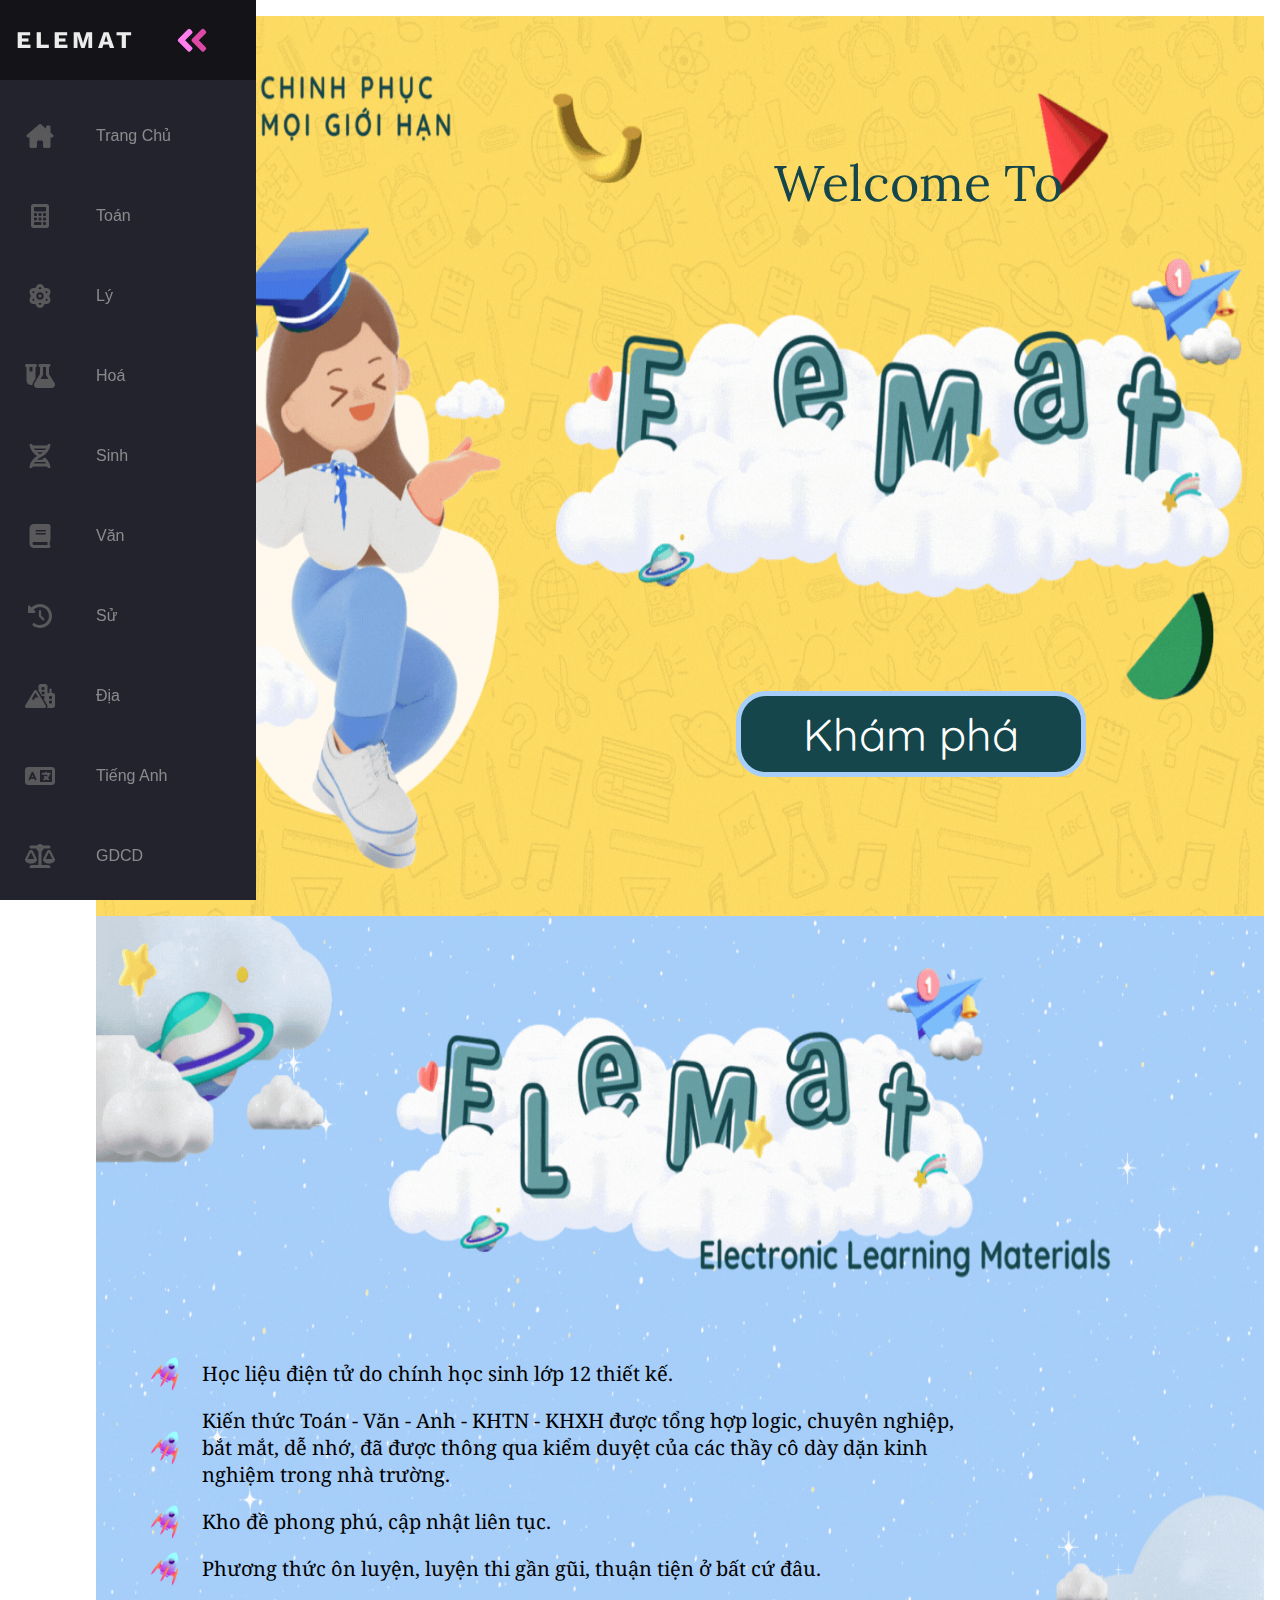
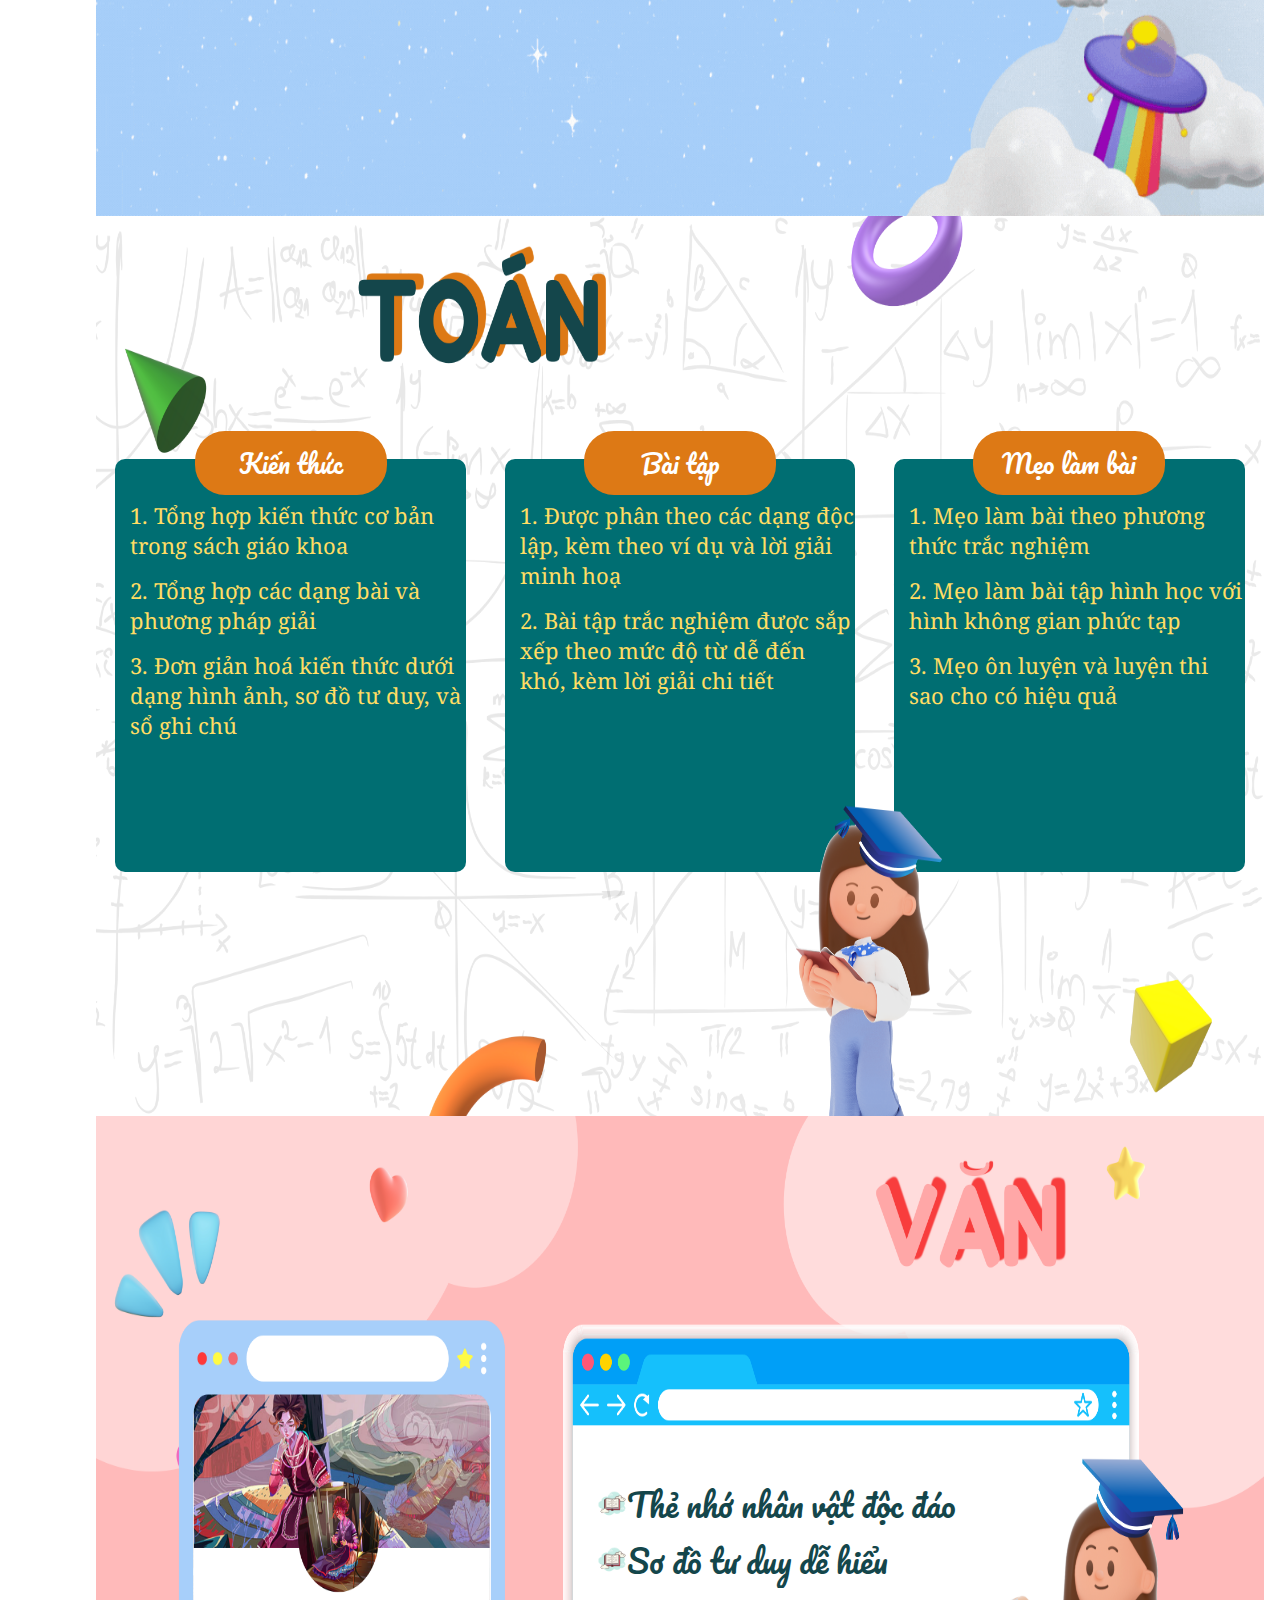
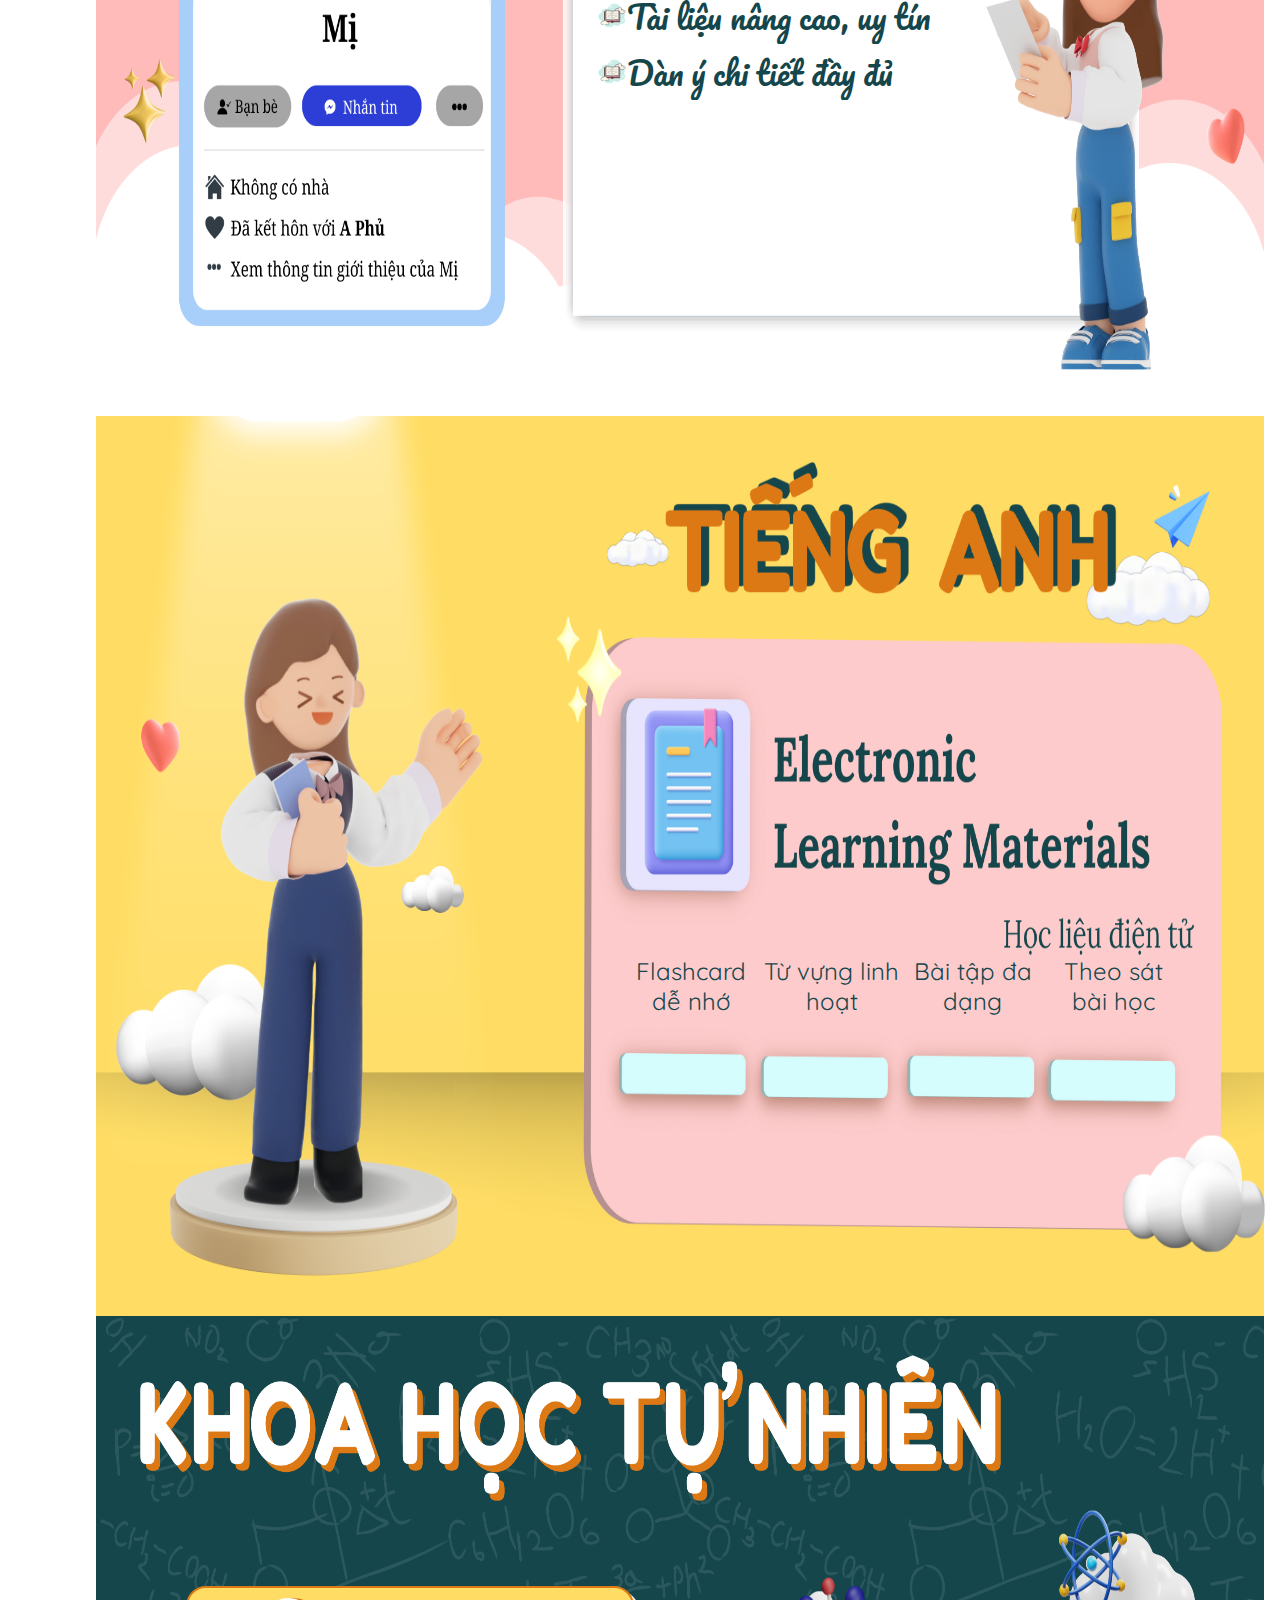
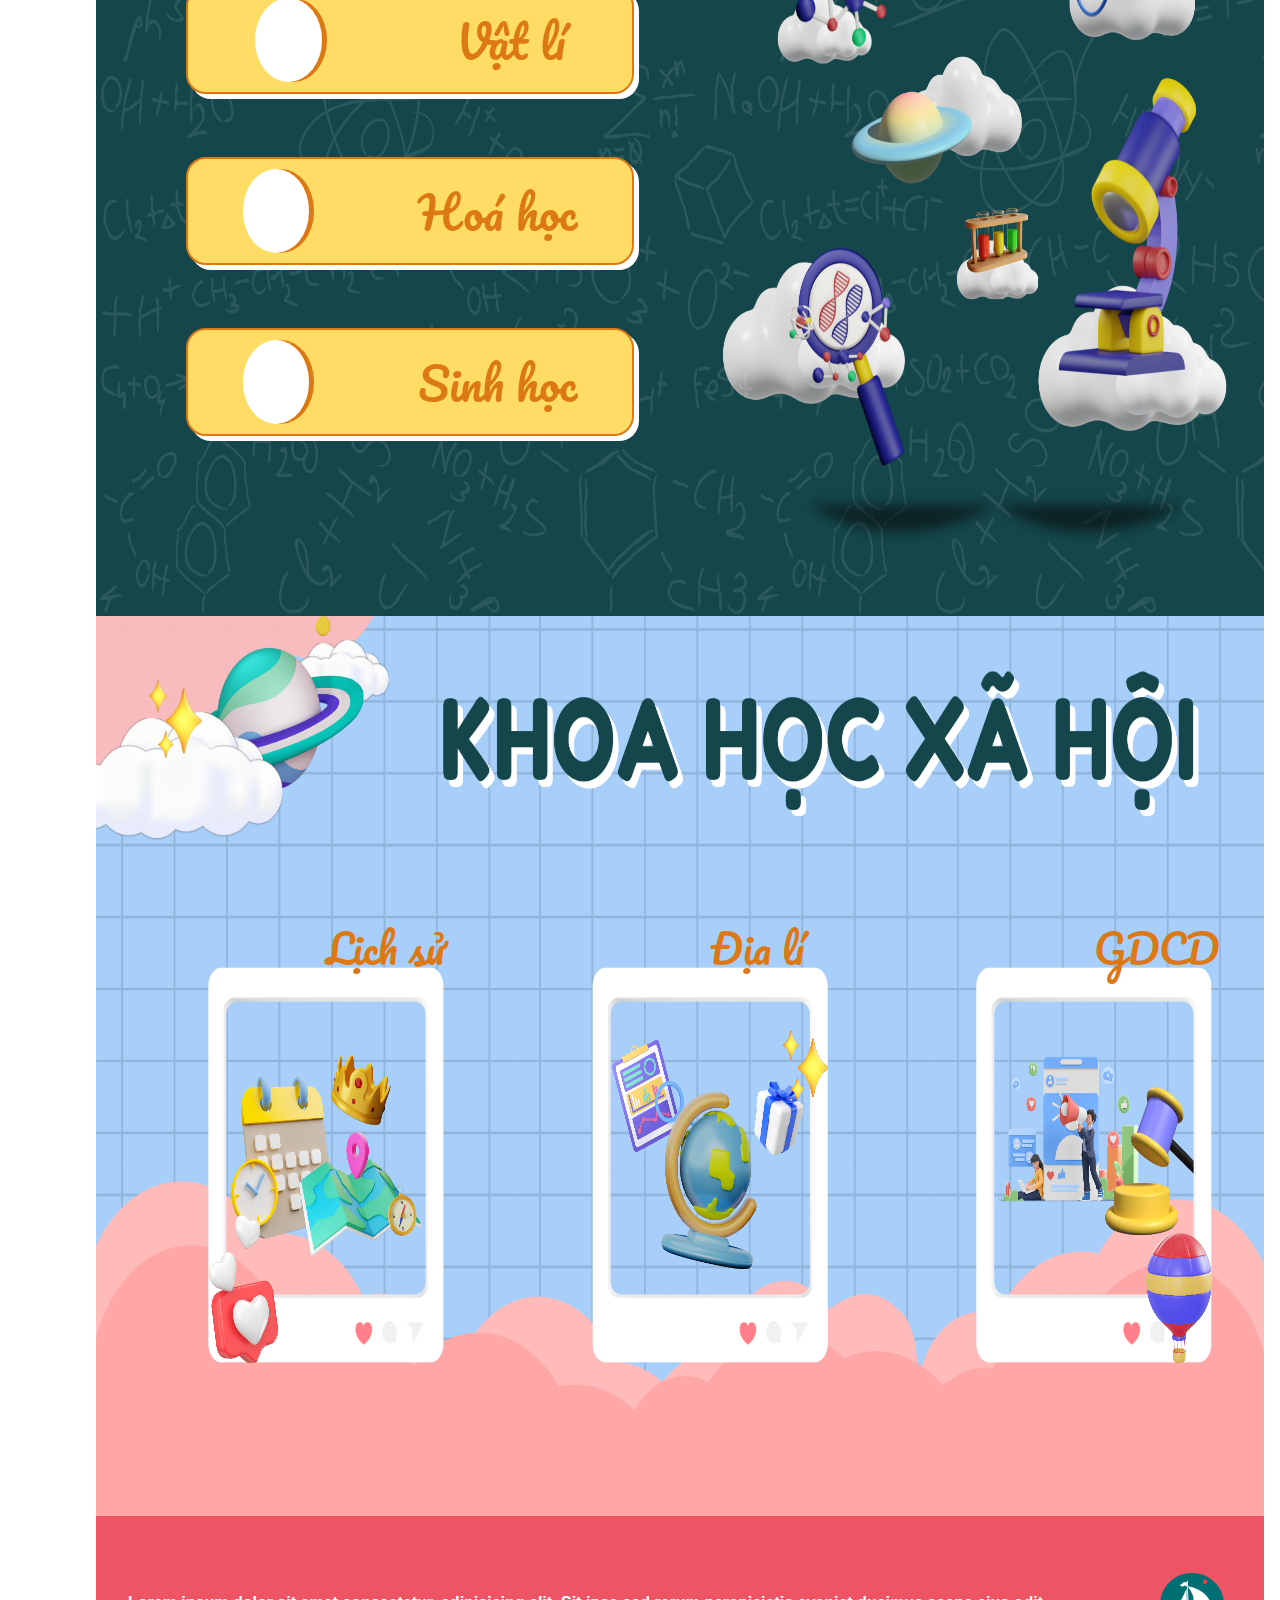
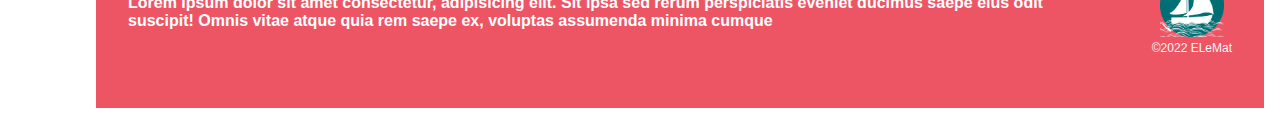
==== commit e885d48f: "mon_anh" ====
--- a/html/index.html
+++ b/html/index.html
@@ -10,6 +10,7 @@
     <link rel="stylesheet" href="../css/login.css" />
     <link rel="stylesheet" href="../css/home_style.css">
     <link rel="stylesheet" href="../css/footer_style.css">
+    <link rel="stylesheet" href="../css/mon_anh.css">
     <link rel="stylesheet" href="https://stackpath.bootstrapcdn.com/font-awesome/4.7.0/css/font-awesome.min.css">
 
     <link rel="stylesheet" href="../css/navigation_style.css">
@@ -17,6 +18,7 @@
     <link rel="stylesheet" href="../css/literature.css">
 
     <link rel="preconnect" href="https://fonts.googleapis.com">
+
 <link rel="preconnect" href="https://fonts.gstatic.com" crossorigin>
 <link href="https://fonts.googleapis.com/css2?family=Work+Sans:wght@700&display=swap" rel="stylesheet">
 <link href="https://fonts.googleapis.com/css2?family=Bubblegum+Sans&family=Lora:wght@700&family=Noto+Serif:wght@700&family=Pacifico&family=Quicksand:wght@700&display=swap" rel="stylesheet"></head>
@@ -111,7 +113,7 @@
         </li>
 
         <li class="nav-item">
-          <a href="#" id="_help" class="nav-link">
+          <a href="#" id="_mon_anh" class="nav-link">
             <svg xmlns="http://www.w3.org/2000/svg" width="24" height="24" viewBox="0 0 640 512"><!--! Font Awesome Pro 6.1.2 by @fontawesome - https://fontawesome.com License - https://fontawesome.com/license (Commercial License) Copyright 2022 Fonticons, Inc. --><path class="fa-secondary" fill="currentColor" d="M448 164C459 164 468 172.1 468 184V188H528C539 188 548 196.1 548 208C548 219 539 228 528 228H526L524.4 232.5C515.5 256.1 501.9 279.1 484.7 297.9C485.6 298.4 486.5 298.1 487.4 299.5L506.3 310.8C515.8 316.5 518.8 328.8 513.1 338.3C507.5 347.8 495.2 350.8 485.7 345.1L466.8 333.8C462.4 331.1 457.1 328.3 453.7 325.3C443.2 332.8 431.8 339.3 419.8 344.7L416.1 346.3C406 350.8 394.2 346.2 389.7 336.1C385.2 326 389.8 314.2 399.9 309.7L403.5 308.1C409.9 305.2 416.1 301.1 422 298.3L409.9 286.1C402 278.3 402 265.7 409.9 257.9C417.7 250 430.3 250 438.1 257.9L452.7 272.4L453.3 272.1C465.7 259.9 475.8 244.7 483.1 227.1H376C364.1 227.1 356 219 356 207.1C356 196.1 364.1 187.1 376 187.1H428V183.1C428 172.1 436.1 163.1 448 163.1L448 164zM160 233.2L179 276H140.1L160 233.2zM0 128C0 92.65 28.65 64 64 64H576C611.3 64 640 92.65 640 128V384C640 419.3 611.3 448 576 448H64C28.65 448 0 419.3 0 384V128zM320 384H576V128H320V384zM178.3 175.9C175.1 168.7 167.9 164 160 164C152.1 164 144.9 168.7 141.7 175.9L77.72 319.9C73.24 329.1 77.78 341.8 87.88 346.3C97.97 350.8 109.8 346.2 114.3 336.1L123.2 315.1H196.8L205.7 336.1C210.2 346.2 222 350.8 232.1 346.3C242.2 341.8 246.8 329.1 242.3 319.9L178.3 175.9z"/></svg>
             <span class="link-text">Tiếng Anh</span>
           </a>
@@ -140,6 +142,6 @@
     </div>
     <script src="../js/components.js"></script>
     <script src="../js/view.js"></script>
-    <script src="../js/scroll.js"></script>
+    <script src="../js/effect.js"></script>
   </body>
 </html>
--- a/css/mon_anh.css
+++ b/css/mon_anh.css
@@ -0,0 +1,58 @@
+.maincontainer{
+    position: absolute;
+    width: 250px;
+    height: 320px;
+    background: none;
+    top: 50%;
+    left: 50%;
+    transform: translate(-50%, -50%);
+  
+  }
+  
+  /* THE CARD HOLDS THE FRONT AND BACK FACES */
+  .thecard{
+    position: relative;
+    top: 0;
+    left: 0;
+    width: 100%;
+    height: 100%;
+    border-radius: 10px;
+    transform-style: preserve-3d;
+    transition: all 0.8s ease;
+  }
+  
+  /* THE PSUEDO CLASS CONTROLS THE FLIP ON MOUSEOVER AND MOUSEOUT */
+
+  /* .thecard:active:target{
+    transform: rotateY(180deg);
+  } */
+  
+  /* THE FRONT FACE OF THE CARD, WHICH SHOWS BY DEFAULT */
+   .thefront{
+    position: absolute;
+    top: 0;
+    left: 0;
+    width: 100%;
+    height: 100%;
+    border-radius: 10px;
+    backface-visibility: hidden;
+    overflow: hidden;
+    background: #ffc728;
+    color: #000;
+  }
+  
+  /* THE BACK FACE OF THE CARD, WHICH SHOWS ON MOUSEOVER */
+  .theback{
+    position: absolute;
+    top: 0;
+    left: 0;
+    width: 100%;
+    height: 100%;
+    border-radius: 10px;
+    backface-visibility: hidden;
+    overflow: hidden;
+    background: #ab7777;
+    color: rgb(255, 255, 255);
+    text-align: center;
+    transform: rotateY(180deg);
+  }